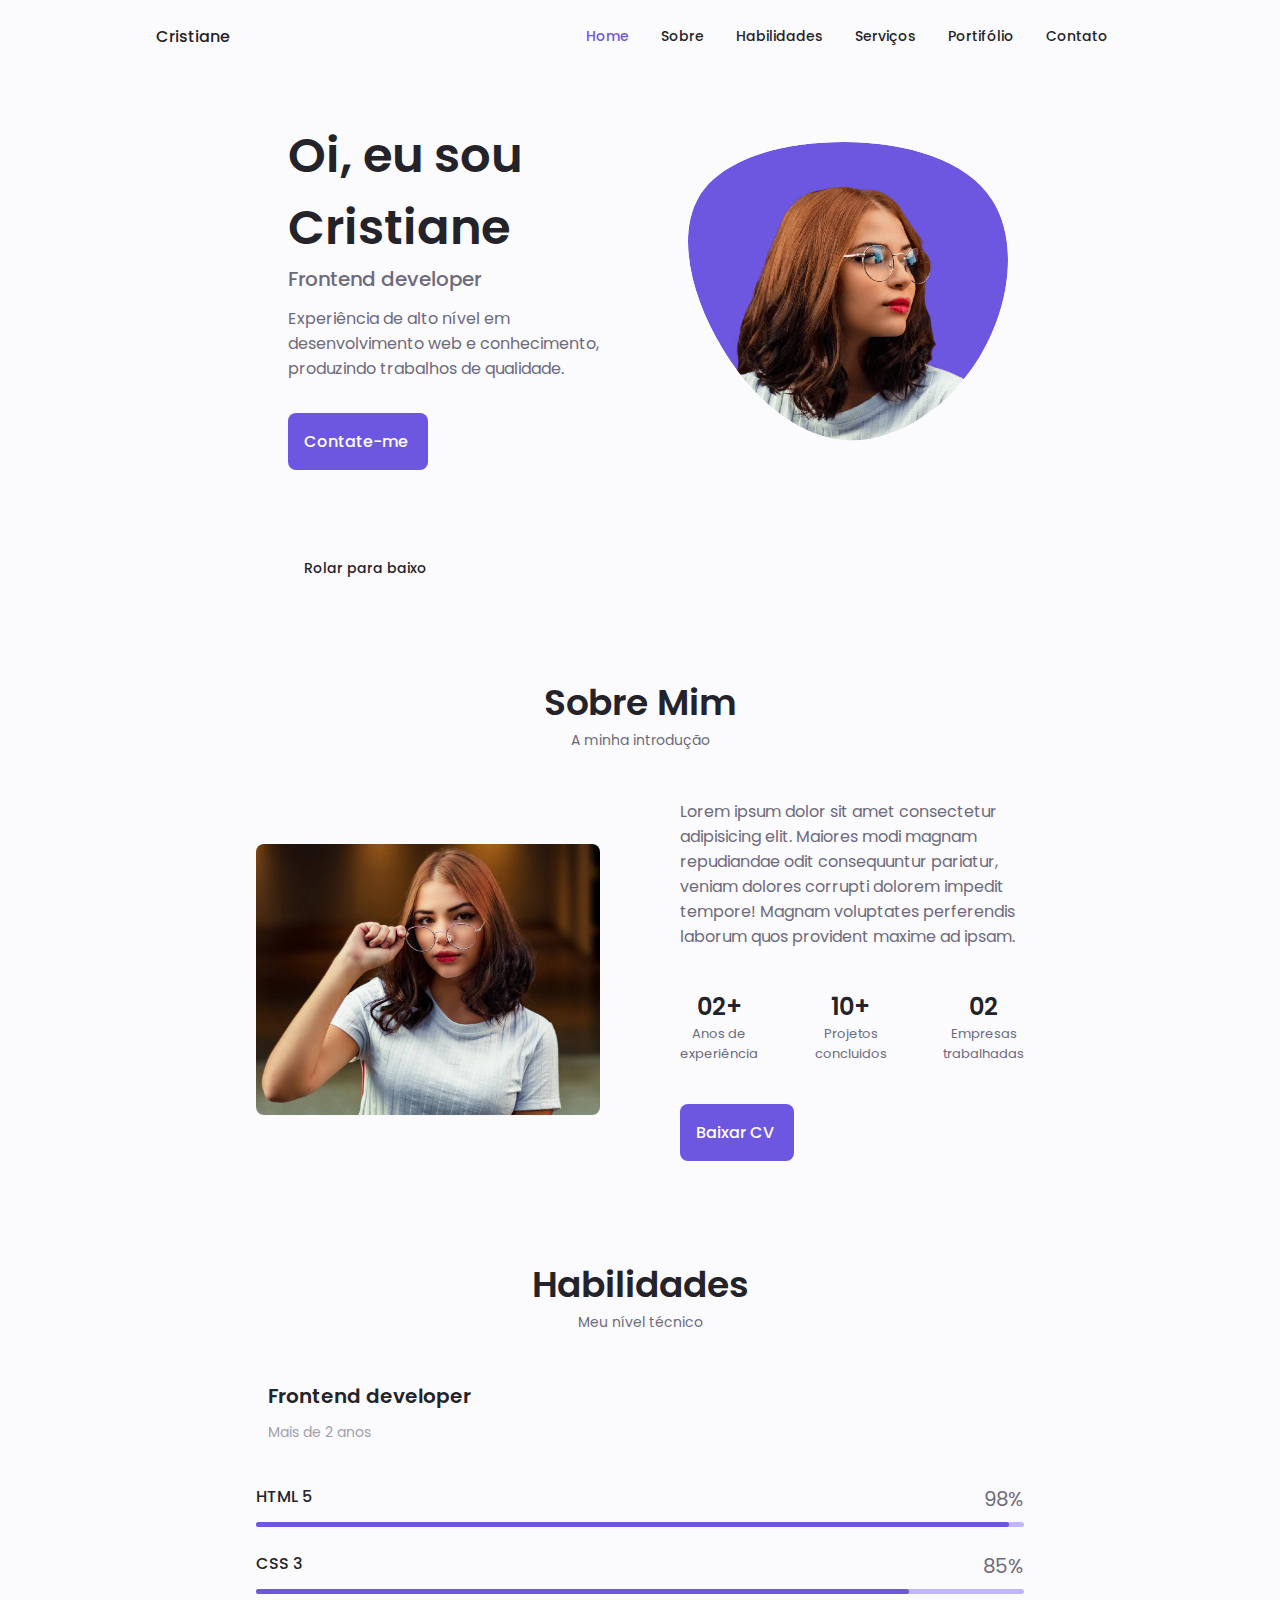
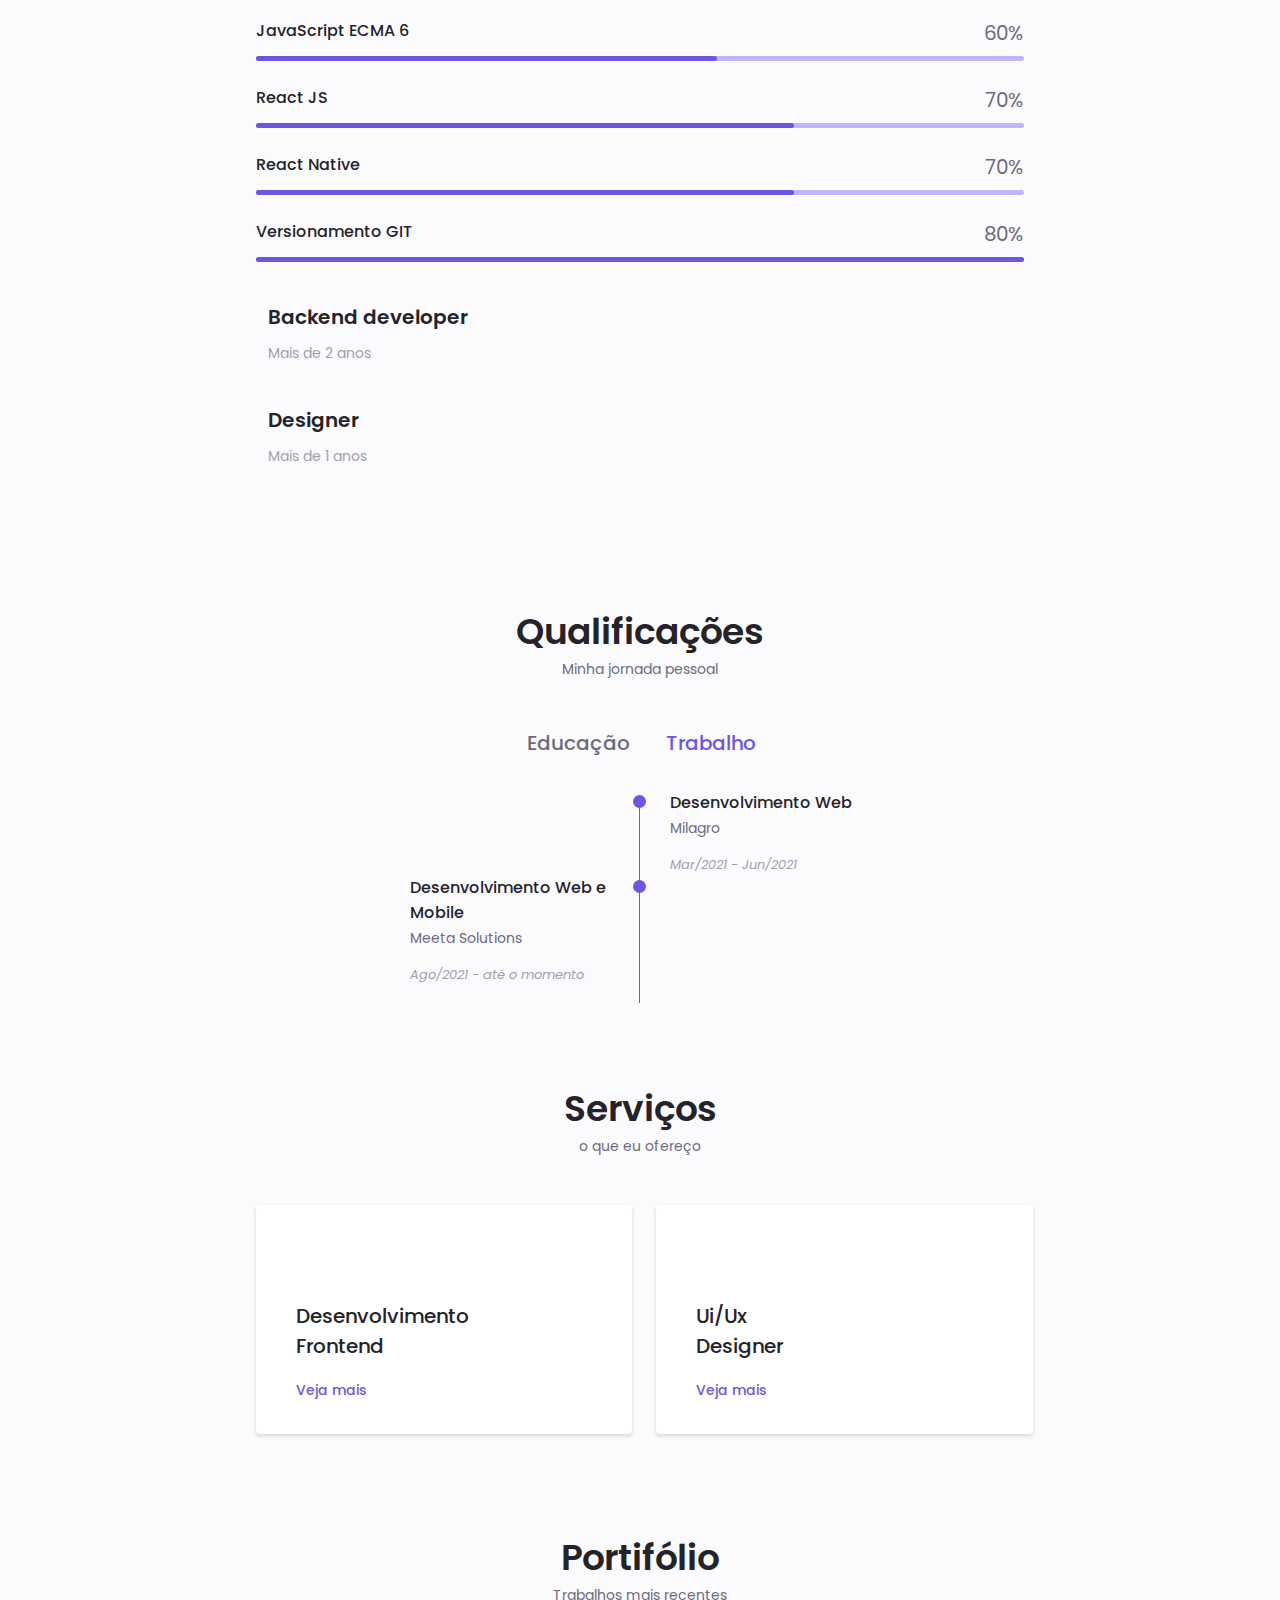
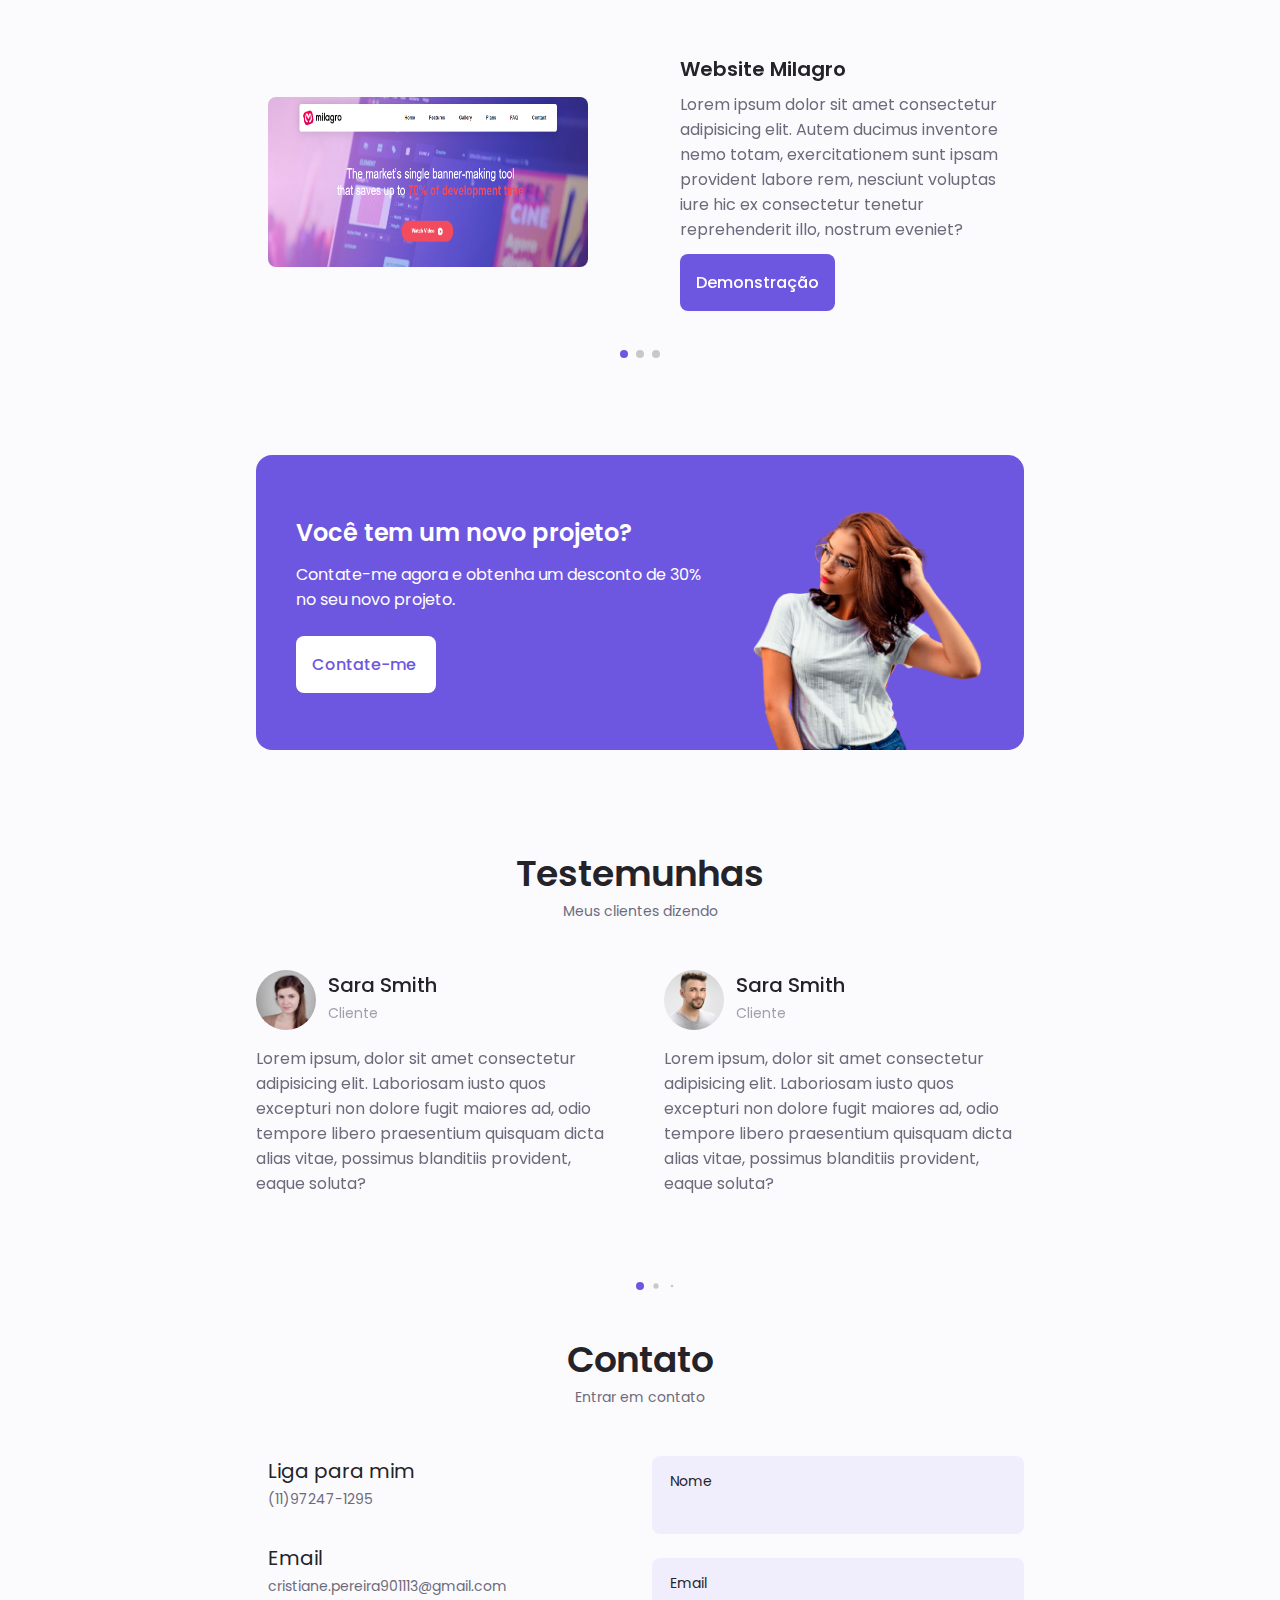
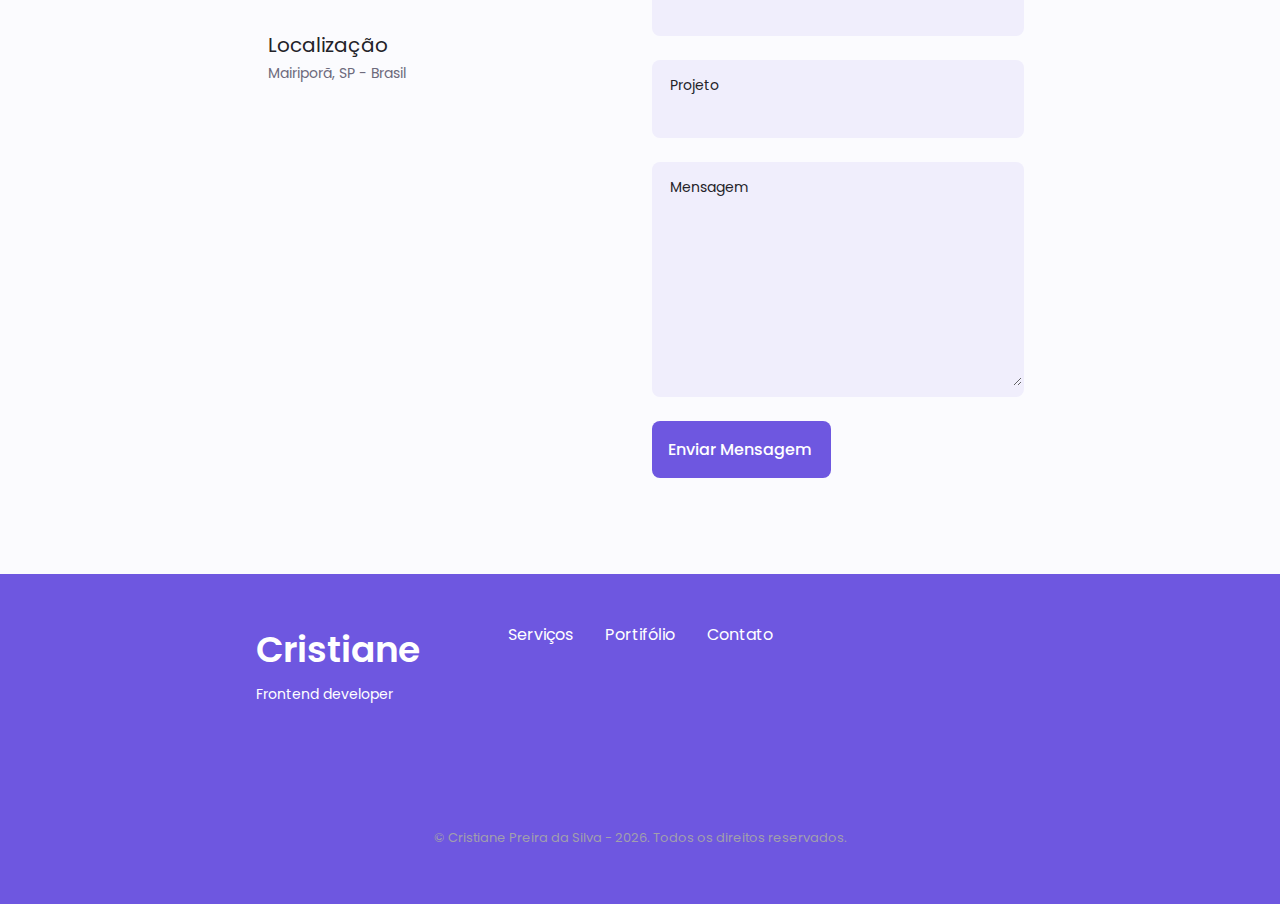
==== index.html @ 187d85f2 "My Portifolio" ====
<!DOCTYPE html>
<html lang="en">

<head>
    <meta charset="UTF-8" />
    <meta http-equiv="X-UA-Compatible" content="IE=edge" />
    <meta name="viewport" content="width=device-width, initial-scale=1.0" />

    <!--======================== UNICONS =============================-->
    <link rel="stylesheet" href="https://unicons.iconscout.com/release/v4.0.0/css/line.css" />

    <!--======================== SWIPER CSS =============================-->
    <link rel="stylesheet" href="./assets/css/swiper-bundle.mim.css" />

    <!--======================== CSS =============================-->
    <link rel="stylesheet" href="./assets/css/styles.css" />

    <title>Site Responsive</title>
</head>

<body>
    <!--======================== HEADER =============================-->
    <header class="header" id="header">
        <nav class="nav container">
            <a href="#" class="nav_logo">Cristiane</a>

            <div class="nav_menu" id="nav_menu">
                <ul class="nav_list grid">
                    <li class="nav_item">
                        <a href="#home" class="nav_link active-link">
                            <i class="uil uil-estate nav_icon"></i> Home
                        </a>
                    </li>
                    <li class="nav_item">
                        <a href="#about" class="nav_link">
                            <i class="uil uil-user nav_icon"></i> Sobre
                        </a>
                    </li>
                    <li class="nav_item">
                        <a href="#skills" class="nav_link">
                            <i class="uil uil-file-alt nav_icon"></i> Habilidades
                        </a>
                    </li>
                    <li class="nav_item">
                        <a href="#services" class="nav_link">
                            <i class="uil uil-briefcase-alt nav_icon"></i> Serviços
                        </a>
                    </li>
                    <li class="nav_item">
                        <a href="#portfolio" class="nav_link">
                            <i class="uil uil-scenery nav_icon"></i> Portifólio
                        </a>
                    </li>
                    <li class="nav_item">
                        <a href="#contact" class="nav_link">
                            <i class="uil uil-message nav_icon"></i> Contato
                        </a>
                    </li>
                </ul>
                <i class="uil uil-times nav_close" id="nav_close"></i>
            </div>

            <div class="nav_btns">
                <!-- Theme change buttom -->
                <i class="uil uil-moon change-theme" id="theme-button"></i>
                <div class="nav_toggle" id="nav_toggle">
                    <i class="uil uil-apps"></i>
                </div>
            </div>
        </nav>
    </header>

    <!--======================== MAIN =============================-->
    <main class="main">
        <!--==================== HOME ====================-->
        <section class="home section" id="home">
            <div class="home_container container grid">
                <div class="home_content grid">
                    <div class="home_social">
                        <a href="https://linkedin.com/in/cristiane-pereirasilva" class="home_social-icon"
                            target="_blank">
                            <i class="uil uil-linkedin-alt"></i>
                        </a>
                        <a href="https://github.com/Cristiane-Pereira" class="home_social-icon" target="_blank">
                            <i class="uil uil-github-alt"></i>
                        </a>
                        <a href="https://facebook.com/cristiane.pereira.526" class="home_social-icon" target="_blank">
                            <i class="uil uil-facebook-f"></i>
                        </a>
                        <a href="https://www.instagram.com/cristiane.pereira.526/" class="home_social-icon"
                            target="_blank">
                            <i class="uil uil-instagram"></i>
                        </a>
                    </div>

                    <div class="home_img">
                        <svg class="home_blob" viewBox="0 0 200 187" xmlns="http://www.w3.org/2000/svg"
                            xmlns:xlink="http://www.w3.org/1999/xlink">
                            <mask id="mask0" mask-type="alpha">
                                <path d="M190.312 36.4879C206.582 62.1187 201.309 102.826 182.328 134.186C163.346 165.547 
                    130.807 187.559 100.226 186.353C69.6454 185.297 41.0228 161.023 21.7403 129.362C2.45775 
                    97.8511 -7.48481 59.1033 6.67581 34.5279C20.9871 10.1032 59.7028 -0.149132 97.9666 
                    0.00163737C136.23 0.303176 174.193 10.857 190.312 36.4879Z" />
                            </mask>
                            <g mask="url(#mask0)">
                                <path d="M190.312 36.4879C206.582 62.1187 201.309 102.826 182.328 134.186C163.346 
                    165.547 130.807 187.559 100.226 186.353C69.6454 185.297 41.0228 161.023 21.7403 
                    129.362C2.45775 97.8511 -7.48481 59.1033 6.67581 34.5279C20.9871 10.1032 59.7028 
                    -0.149132 97.9666 0.00163737C136.23 0.303176 174.193 10.857 190.312 36.4879Z" />

                                <image class="home_blob-img" x="12" y="18" href="assets/img/perfil.png" />
                            </g>
                        </svg>
                    </div>

                    <div class="home_data">
                        <h1 class="home_title">Oi, eu sou Cristiane</h1>
                        <h3 class="home_subtitle">Frontend developer</h3>
                        <p class="home_description">
                            Experiência de alto nível em desenvolvimento web e conhecimento,
                            produzindo trabalhos de qualidade.
                        </p>
                        <a href="#contact" class="button button--flex">
                            Contate-me&nbsp;<i class="uil uil-message button_icon"></i>
                        </a>
                    </div>
                </div>

                <div class="home_scroll">
                    <a href="#about" class="home_scroll-button button--flex">
                        <i class="uil uil-mouse-alt home_scroll-mouse"></i>
                        <span class="home_scroll-name">Rolar para baixo</span>
                        <i class="uil uil-arrow-down home_scroll-arrow"></i>
                    </a>
                </div>
            </div>
        </section>

        <!--==================== ABOUT ====================-->
        <section class="about section" id="about">
            <h2 class="section_title">Sobre Mim</h2>
            <span class="section_subtitle">A minha introdução</span>
            <div class="about_container container grid">
                <img src="./assets/img/about.jpg" alt="" class="about_img" />

                <div class="about_data">
                    <p class="about_description">
                        Lorem ipsum dolor sit amet consectetur adipisicing elit. Maiores
                        modi magnam repudiandae odit consequuntur pariatur, veniam dolores
                        corrupti dolorem impedit tempore! Magnam voluptates perferendis
                        laborum quos provident maxime ad ipsam.
                    </p>
                    <div class="about_info">
                        <div>
                            <span class="about_info-title">02+</span>
                            <sppan class="about_info-name">Anos de <br />
                                experiência</sppan>
                        </div>

                        <div>
                            <span class="about_info-title">10+</span>
                            <sppan class="about_info-name">Projetos <br />
                                concluidos</sppan>
                        </div>

                        <div>
                            <span class="about_info-title">02</span>
                            <sppan class="about_info-name">Empresas <br />
                                trabalhadas</sppan>
                        </div>
                    </div>

                    <div class="about_buttons">
                        <a download="" href="./assets/pdf/" class="button button--flex"">
                         Baixar CV&nbsp;<i class=" uil uil-download-alt button_icon"></i>
                        </a>
                    </div>
                </div>
            </div>
        </section>

        <!--==================== SKILLS ====================-->
        <section class="skills section" id="skills">
            <h2 class="section_title">Habilidades</h2>
            <span class="section_subtitle">Meu nível técnico</span>

            <div class="skills_container container grid">
                <div>
                    <!--==================== SKILLS 1 ====================-->
                    <div class="skills_content skills_open">
                        <div class="skills_header">
                            <i class="uil uil-brackets-curly skills_icon"></i>

                            <div>
                                <h1 class="skills_title">Frontend developer</h1>
                                <span class="skills_subtitle">Mais de 2 anos</span>
                            </div>

                            <i class="uil uil-angle-down skills_arrow"></i>
                        </div>

                        <div class="skills_list grid">
                            <div class="skills_data">
                                <div class="skills_title">
                                    <h3 class="skills_name">HTML 5</h3>
                                    <span class="skills_number">98%</span>
                                </div>
                                <div class="skills_bar">
                                    <span class="skills_percentage skills_html"></span>
                                </div>
                            </div>
                            <div class="skills_data">
                                <div class="skills_title">
                                    <h3 class="skills_name">CSS 3</h3>
                                    <span class="skills_number">85%</span>
                                </div>
                                <div class="skills_bar">
                                    <span class="skills_percentage skills_css"></span>
                                </div>
                            </div>
                            <div class="skills_data">
                                <div class="skills_title">
                                    <h3 class="skills_name">JavaScript ECMA 6</h3>
                                    <span class="skills_number">60%</span>
                                </div>
                                <div class="skills_bar">
                                    <span class="skills_percentage skills_javascript"></span>
                                </div>
                            </div>
                            <div class="skills_data">
                                <div class="skills_title">
                                    <h3 class="skills_name">React JS</h3>
                                    <span class="skills_number">70%</span>
                                </div>
                                <div class="skills_bar">
                                    <span class="skills_percentage skills_reactjs"></span>
                                </div>
                            </div>
                            <div class="skills_data">
                                <div class="skills_title">
                                    <h3 class="skills_name">React Native</h3>
                                    <span class="skills_number">70%</span>
                                </div>
                                <div class="skills_bar">
                                    <span class="skills_percentage skills_react-native"></span>
                                </div>
                            </div>
                            <div class="skills_data">
                                <div class="skills_title">
                                    <h3 class="skills_name">Versionamento GIT</h3>
                                    <span class="skills_number">80%</span>
                                </div>
                                <div class="skills_bar">
                                    <span class="skills_percentage skills_versionamento"></span>
                                </div>
                            </div>
                        </div>
                    </div>

                    <!--==================== SKILLS 2 ====================-->
                    <div class="skills_content skills_close">
                        <div class="skills_header">
                            <i class="uil uil-server-network skills_icon"></i>

                            <div>
                                <h1 class="skills_title">Backend developer</h1>
                                <span class="skills_subtitle">Mais de 2 anos</span>
                            </div>
                            <i class="uil uil-angle-down skills_arrow"></i>
                        </div>

                        <div class="skills_list grid">
                            <div class="skills_data">
                                <div class="skills_title">
                                    <h3 class="skills_name">Node JS</h3>
                                    <span class="skills_number">70%</span>
                                </div>
                                <div class="skills_bar">
                                    <span class="skills_percentage skills_node"></span>
                                </div>
                            </div>
                            <div class="skills_data">
                                <div class="skills_title">
                                    <h3 class="skills_name">Python</h3>
                                    <span class="skills_number">40%</span>
                                </div>
                                <div class="skills_bar">
                                    <span class="skills_percentage skills_python"></span>
                                </div>
                            </div>
                        </div>
                    </div>

                    <!--==================== SKILLS 3 ====================-->
                    <div class="skills_content skills_close">
                        <div class="skills_header">
                            <i class="uil uil-swatchbook skills_icon"></i>

                            <div>
                                <h1 class="skills_title">Designer</h1>
                                <span class="skills_subtitle">Mais de 1 anos</span>
                            </div>
                            <i class="uil uil-angle-down skills_arrow"></i>
                        </div>

                        <div class="skills_list grid">
                            <div class="skills_data">
                                <div class="skills_title">
                                    <h3 class="skills_name">Photoshop</h3>
                                    <span class="skills_number">60%</span>
                                </div>
                                <div class="skills_bar">
                                    <span class="skills_percentage skills_photoshop"></span>
                                </div>
                            </div>
                            <div class="skills_data">
                                <div class="skills_title">
                                    <h3 class="skills_name">Figma</h3>
                                    <span class="skills_number">50%</span>
                                </div>
                                <div class="skills_bar">
                                    <span class="skills_percentage skills_figma"></span>
                                </div>
                            </div>
                        </div>
                    </div>
                </div>
        </section>

        <!--==================== QUALIFICATION ====================-->
        <section class="qualification section">
            <h2 class="section_title">Qualificações</h2>
            <span class="section_subtitle">Minha jornada pessoal</span>

            <div class="qualification_container qualification_sections container">
                <div class="qualification_tabs">
                    <div class="qualification_button button--flex" data-target="#education">
                        <i class="uil uil-graduation-cap qualification_icon"></i>
                        Educação
                    </div>

                    <div class="qualification_button button--flex qualification_active" data-target="#work">
                        <i class="uil uil-briefcase-alt qualification_icon"></i>
                        Trabalho
                    </div>
                </div>
                <div>
                    <!--==================== QUALIFICATION CONTENT 1 ====================-->
                    <div class="qualification_content" data-content id="education">
                        <!--==================== QUALIFICATION 1====================-->
                        <div class="qualification_data">
                            <div>
                                <h3 class="qualification_title">Desenvolvimento FullStack</h3>
                                <span class="qualification_subtitle">Recode</span>
                                <div class="qualification_calendar">
                                    <i class="uil uil-calendar-alt">2020 - 2021</i>
                                </div>
                            </div>

                            <div>
                                <span class="qualification_rounder"></span>
                                <span class="qualification_line"></span>
                            </div>
                        </div>
                    </div>
                    <!--==================== QUALIFICATION CONTENT 2 ====================-->
                    <div class="qualification_content qualification_active" data-content id="work">
                        <!--==================== QUALIFICATION 1====================-->
                        <div class="qualification_data">
                            <div></div>

                            <div>
                                <span class="qualification_rounder"></span>
                                <span class="qualification_line"></span>
                            </div>
                            <div>
                                <h3 class="qualification_title">Desenvolvimento Web</h3>
                                <span class="qualification_subtitle">Milagro</span>
                                <div class="qualification_calendar">
                                    <i class="uil uil-calendar-alt">Mar/2021 - Jun/2021</i>
                                </div>
                            </div>
                        </div>
                        <!--==================== QUALIFICATION 2====================-->
                        <div class="qualification_data">
                            <div>
                                <h3 class="qualification_title">Desenvolvimento Web e Mobile</h3>
                                <span class="qualification_subtitle">Meeta Solutions</span>
                                <div class="qualification_calendar">
                                    <i class="uil uil-calendar-alt">Ago/2021 - até o momento</i>
                                </div>
                            </div>

                            <div>
                                <span class="qualification_rounder"></span>
                                <span class="qualification_line"></span>
                            </div>
                        </div>
                    </div>
                </div>
        </section>

        <!--==================== SERVICES ====================-->
        <section class="services section" id="services">
            <h2 class="section_title">Serviços</h2>
            <span class="section_subtitle">o que eu ofereço</span>

            <div class="servives_container container grid">
                <!--==================== SERVICES 1 ====================-->
                <div class="services_content">
                    <div>
                        <i class="uil uil-arrow services_icon"></i>
                        <h3 class="services_title">Desenvolvimento<br> Frontend</h3>
                    </div>

                    <span class="button button--flex button--small button--link services_button">
                        Veja mais <i class="uil uil-arrow-right button_icon"></i>
                    </span>

                    <div class="services_modal">
                        <div class="services_modal-content">
                            <h4 class="services_modal-title">Desenvolvimento<br> Frontend</h4>
                            <i class="uil uil-times services_modal-close"></i>

                            <ul class="services_modal-services grid">
                                <li class="services_modal-service">
                                    <i class="uil uil-check-circle services_modal-icon"></i>
                                    <p>Desenvolo projetos do absoluto zero.</p>
                                </li>
                                <li class="services_modal-service">
                                    <i class="uil uil-check-circle services_modal-icon"></i>
                                    <p>Desenvolvo páginas web.</p>
                                </li>
                                <li class="services_modal-service">
                                    <i class="uil uil-check-circle services_modal-icon"></i>
                                    <p>Faço manutenções em sites e projetos já existentes da empresa.</p>
                                </li>
                                <li class="services_modal-service">
                                    <i class="uil uil-check-circle services_modal-icon"></i>
                                    <p>Desenvolvo aplicativos mobile.</p>
                                </li>
                            </ul>
                        </div>
                    </div>
                </div>

                <!--==================== SERVICES 2 ====================-->
                <div class="services_content">
                    <div>
                        <i class="uil uil-web-grid services_icon"></i>
                        <h3 class="services_title">Ui/Ux <br> Designer</h3>
                    </div>

                    <span class="button button--flex button--small button--link services_button">
                        Veja mais <i class="uil uil-arrow-right button_icon"></i>
                    </span>

                    <div class="services_modal">
                        <div class="services_modal-content">
                            <h4 class="services_modal-title">Ui/Ux <br> Designer</h4>
                            <i class="uil uil-times services_modal-close"></i>

                            <ul class="services_modal-services grid">
                                <li class="services_modal-service">
                                    <i class="uil uil-check-circle services_modal-icon"></i>
                                    <p>Eu desenvolvo a interface do usuário.</p>
                                </li>
                                <li class="services_modal-service">
                                    <i class="uil uil-check-circle services_modal-icon"></i>
                                    <p>Desenvolvo páginas web.</p>
                                </li>
                                <li class="services_modal-service">
                                    <i class="uil uil-check-circle services_modal-icon"></i>
                                    <p>Faço manutenções em sites e projetos já existentes da empresa.</p>
                                </li>
                                <li class="services_modal-service">
                                    <i class="uil uil-check-circle services_modal-icon"></i>
                                    <p>Eu crio elementos Ux interativos.</p>
                                </li>
                            </ul>
                        </div>
                    </div>
                </div>
            </div>
        </section>

        <!--==================== PORTFOLIO ====================-->
        <section class="portfolio section" id="portfolio">
            <h2 class="section_title">Portifólio</h2>
            <span class="section_subtitle">Trabalhos mais recentes</span>

            <div class="portfolio_container swiper-container container swiper mySwiper">
                <div class="swiper-wrapper">
                    <!--==================== PORTFOLIO 1====================-->
                    <div class="portfolio_content grid swiper-slide">
                        <img src="./assets/img/portifolio_milagro.png" alt="" class="portfolio_img">
                        <div class="portfolio_data">
                            <h3 class="portfolio_title">Website Milagro</h3>
                            <p class="portfolio_description">
                                Lorem ipsum dolor sit amet consectetur adipisicing elit. Autem ducimus inventore nemo
                                totam, exercitationem sunt ipsam provident labore rem, nesciunt voluptas iure hic ex
                                consectetur tenetur reprehenderit illo, nostrum eveniet?
                            </p>
                            <a href="https://milagro.cc/" class="button button--flex button--small portfolio_button"
                                target="_blank">
                                Demonstração <i class="uil uil-arrow-right button_icon"></i>
                            </a>
                        </div>
                    </div>

                    <!--==================== PORTFOLIO 2 ====================-->
                    <div class="portfolio_content grid swiper-slide">
                        <img src="./assets/img/background-previneo.png" alt="" class="portfolio_img">
                        <div class="portfolio_data">
                            <h3 class="portfolio_title">Website PreviNEO</h3>
                            <p class="portfolio_description">
                                Lorem ipsum dolor sit amet consectetur adipisicing elit. Autem ducimus inventore nemo
                                totam, exercitationem sunt ipsam provident labore rem, nesciunt voluptas iure hic ex
                                consectetur tenetur reprehenderit illo, nostrum eveniet?
                            </p>
                            <a href="https://previneo-site-homolog.azurewebsites.net/"
                                class="button button--flex button--small portfolio_button" target="_blank">
                                Demonstração <i class="uil uil-arrow-right button_icon"></i>
                            </a>
                        </div>
                    </div>

                    <!--==================== PORTFOLIO 3 ====================-->
                    <div class="portfolio_content grid swiper-slide">
                        <img src="./assets/img/dashboard.png" alt="" class="portfolio_img">
                        <div class="portfolio_data">
                            <h3 class="portfolio_title">Sistema PreviNEO</h3>
                            <p class="portfolio_description">
                                Lorem ipsum dolor sit amet consectetur adipisicing elit. Autem ducimus inventore nemo
                                totam, exercitationem sunt ipsam provident labore rem, nesciunt voluptas iure hic ex
                                consectetur tenetur reprehenderit illo, nostrum eveniet?
                            </p>
                            <a href="https://sistema.previneo.com.br/app/"
                                class="button button--flex button--small portfolio_button" target="_blank">
                                Demonstração <i class="uil uil-arrow-right button_icon"></i>
                            </a>
                        </div>
                    </div>
                </div>
                <!-- Add Arrows -->
                <div class="swiper-button-next">
                    <i class="uil uil-angle-right-b swiper-portfolio-icon"></i>
                </div>
                <div class="swiper-button-prev">
                    <i class="uil uil-angle-left-b swiper-portfolio-icon"></i>
                </div>
                <!-- Add Pagunation -->
                <div class="swiper-pagination"></div>
            </div>

        </section>

        <!--==================== PROJECT IN MIND ====================-->
        <section class="project section">
            <div class="project_bg">
                <div class="project_container container grid">
                    <div class="project_data">
                        <h2 class="project_title">Você tem um novo projeto?</h2>
                        <p class="project_description">Contate-me agora e obtenha um desconto de 30% no seu novo
                            projeto.</p>
                        <a href="#contact" class="button button--flex button--white">
                            Contate-me&nbsp;<i class="uil uil-message project-icon button-icon"></i>
                        </a>
                    </div>
                    <img src="./assets/img/project.png" alt="" class="project_img">
                </div>
            </div>
        </section>

        <!--==================== TESTIMONIAL ====================-->
        <section class="testimonial section">
            <h2 class="section_title">Testemunhas</h2>
            <span class="section_subtitle">Meus clientes dizendo</span>

            <div class="testimonial_container swiper-container container swiper mySwiper">
                <div class="swiper-wrapper">
                    <!--==================== TESTIMONIAL 1 ====================-->
                    <div class="testimonial_content swiper-slide">
                        <div class="testimonial_data">
                            <div class="testimonial_header">
                                <img src="./assets/img/testimonial1.jpg" alt="" class="testimonial_img">
                                <di>
                                    <h3 class="testimonial_name">Sara Smith</h3>
                                    <span class="testimonial_client">Cliente</span>
                                </di>
                            </div>

                            <div>
                                <i class="uil uil-star testimonial_icon-star"></i>
                                <i class="uil uil-star testimonial_icon-star"></i>
                                <i class="uil uil-star testimonial_icon-star"></i>
                                <i class="uil uil-star testimonial_icon-star"></i>
                                <i class="uil uil-star testimonial_icon-star"></i>
                            </div>
                        </div>
                        <p class="testimonial_description">
                            Lorem ipsum, dolor sit amet consectetur adipisicing elit. Laboriosam iusto quos
                            excepturi non dolore fugit maiores ad, odio tempore libero praesentium quisquam
                            dicta alias vitae, possimus blanditiis provident, eaque soluta?
                        </p>
                    </div>

                    <!--==================== TESTIMONIAL 2 ====================-->
                    <div class="testimonial_content swiper-slide">
                        <div class="testimonial_data">
                            <div class="testimonial_header">
                                <img src="./assets/img/testimonial2.jpg" alt="" class="testimonial_img">
                                <di>
                                    <h3 class="testimonial_name">Sara Smith</h3>
                                    <span class="testimonial_client">Cliente</span>
                                </di>
                            </div>

                            <div>
                                <i class="uil uil-star testimonial_icon-star"></i>
                                <i class="uil uil-star testimonial_icon-star"></i>
                                <i class="uil uil-star testimonial_icon-star"></i>
                                <i class="uil uil-star testimonial_icon-star"></i>
                                <i class="uil uil-star testimonial_icon-star"></i>
                            </div>
                        </div>
                        <p class="testimonial_description">
                            Lorem ipsum, dolor sit amet consectetur adipisicing elit. Laboriosam iusto quos
                            excepturi non dolore fugit maiores ad, odio tempore libero praesentium quisquam
                            dicta alias vitae, possimus blanditiis provident, eaque soluta?
                        </p>
                    </div>

                    <!--==================== TESTIMONIAL 3 ====================-->
                    <div class="testimonial_content swiper-slide">
                        <div class="testimonial_data">
                            <div class="testimonial_header">
                                <img src="./assets/img/testimonial3.jpg" alt="" class="testimonial_img">
                                <di>
                                    <h3 class="testimonial_name">Sara Smith</h3>
                                    <span class="testimonial_client">Cliente</span>
                                </di>
                            </div>

                            <div>
                                <i class="uil uil-star testimonial_icon-star"></i>
                                <i class="uil uil-star testimonial_icon-star"></i>
                                <i class="uil uil-star testimonial_icon-star"></i>
                                <i class="uil uil-star testimonial_icon-star"></i>
                                <i class="uil uil-star testimonial_icon-star"></i>
                            </div>
                        </div>
                        <p class="testimonial_description">
                            Lorem ipsum, dolor sit amet consectetur adipisicing elit. Laboriosam iusto quos
                            excepturi non dolore fugit maiores ad, odio tempore libero praesentium quisquam
                            dicta alias vitae, possimus blanditiis provident, eaque soluta?
                        </p>
                    </div>
                </div>
                <!-- Add Paginação -->
                <div class="swiper-pagination"></div>
            </div>
        </section>

        <!--==================== CONTACT ME ====================-->
        <section class="contact section" id="contact">
            <h2 class="section_title">Contato</h2>
            <span class="section_subtitle">Entrar em contato</span>

            <div class="contact_container container grid">
                <div>
                    <div class="contact_information">
                        <i class="uil uil-phone contact_icon"></i>
                        <div>
                            <h3 class="contact_title">Liga para mim</h3>
                            <span class="contact_subtitle">(11)97247-1295</span>
                        </div>
                    </div>

                    <div class="contact_information">
                        <i class="uil uil-envelope contact_icon"></i>
                        <div>
                            <h3 class="contact_title">Email</h3>
                            <span class="contact_subtitle">cristiane.pereira901113@gmail.com</span>
                        </div>
                    </div>

                    <div class="contact_information">
                        <i class="uil uil-map-marker contact_icon"></i>
                        <div>
                            <h3 class="contact_title">Localização</h3>
                            <span class="contact_subtitle">Mairiporã, SP - Brasil</span>
                        </div>
                    </div>
                </div>

                <form action="POST" class="contact_from grip">
                    <div class="contact_inputs grid">
                        <div class="contact_content">
                            <label for="" class="contact_label">Nome</label>
                            <input type="text" class="contact_input" required>
                        </div>

                        <div class="contact_content">
                            <label for="" class="contact_label">Email</label>
                            <input type="email" class="contact_input" required>
                        </div>

                        <div class="contact_content">
                            <label for="" class="contact_label">Projeto</label>
                            <input type="text" class="contact_input" required>
                        </div>

                        <div class="contact_content">
                            <label for="" class="contact_label">Mensagem</label>
                            <textarea name="" id="" cols="0" rows="7" class="contact_input" required></textarea>
                        </div>

                        <div>
                            <a href="#" class="button button--flex">
                                Enviar Mensagem&nbsp;<i class="uil uil-message button_icon"></i>
                            </a>
                        </div>
                    </div>
                </form>
            </div>
        </section>
    </main>

    <!--======================== FOOTER =============================-->
    <footer class="footer">
        <div class="footer_bg">
            <div class="footer_container container grid">
                <div>
                    <h1 class="footer_title">Cristiane</h1>
                    <span class="footer_subtitle">Frontend developer</span>
                    <p><br><br></p>
                </div>
                <div>
                    <ul class="footer_link">
                        <li>
                            <a href="#services" class="footer_link">Serviços</a>
                        </li>
                        <li>
                            <a href="#portfolio" class="footer_link">Portifólio</a>
                        </li>
                        <li>
                            <a href="#contact" class="footer_link">Contato</a>
                        </li>
                    </ul>
                </div>

                <div class="footer_socials">
                    <a href="https://facebook.com/cristiane.pereira.526" class="footer_social" target="_blank">
                        <i class="uil uil-facebook-f"></i>
                    </a>
                    <a href="https://www.instagram.com/cristiane.pereira.526/" class="footer_social" target="_brank">
                        <i class="uil uil-instagram"></i>
                    </a>
                    <a href="https://linkedin.com/in/cristiane-pereirasilva" class="footer_social" target="_blank">
                        <i class="uil uil-linkedin-alt"></i>
                    </a>
                    <a href="https://github.com/Cristiane-Pereira" class="footer_social" target="_blank">
                        <i class="uil uil-github-alt"></i>
                    </a>
                </div>

            </div>
            <p class="footer_copy"></p>
        </div>
        </div>
    </footer>

    <!--======================== SCROLL TOP =============================-->
    <a href="#" class="scrollup" id="scroll-up">
        <i class="uil uil-arrow-up scrollup_icon"></i>
    </a>

    <!--======================== SWIPER JS =============================-->
    <script src="./assets/js/swiper-bundle.min.js"></script>

    <!--======================== MAIN JS =============================-->
    <script src="./assets/js/main.js"></script>
</body>

</html>
---- assets/css/styles.css ----
/*==================== GOOGLE FONTS ====================*/
@import url("https://fonts.googleapis.com/css2?family=Poppins:wght@400;500;600&display=swap");

/*==================== VARIABLES CSS ====================*/
:root {
  --header-height: 3rem;

  /*========== Colors ==========*/
  /* Change favorite color */
  --hue-color: 250; /*Purple 250 - Green 142 - Blue 230 - Pink 340*/

  /* HSL color mode */
  --first-color: hsl(var(--hue-color), 69%, 61%);
  --first-color-second: hsl(var(--hue-color), 69%, 61%);
  --first-color-alt: hsl(var(--hue-color), 57%, 53%);
  --first-color-lighter: hsl(var(--hue-color), 92%, 85%);
  --title-color: hsl(var(--hue-color), 8%, 15%);
  --text-color: hsl(var(--hue-color), 8%, 45%);
  --text-color-light: hsl(var(--hue-color), 8%, 65%);
  --input-color: hsl(var(--hue-color), 70%, 96%);
  --body-color: hsl(var(--hue-color), 60%, 99%);
  --container-color: #fff;
  --scroll-bar-color: hsl(var(--hue-color), 12%, 90%);
  --scroll-thumb-color: hsl(var(--hue-color), 12%, 80%);

  /*========== Font and typography ==========*/
  --body-font: "Poppins", sans-serif;

  /* .5rem = 8px, 1rem = 16px, 1.5rem = 24px ... */
  --big-font-size: 2rem;
  --h1-font-size: 1.5rem;
  --h2-font-size: 1.25rem;
  --h3-font-size: 1.125rem;
  --normal-font-size: 0.938rem;
  --small-font-size: 0.813rem;
  --smaller-font-size: 0.75rem;

  /*========== Font weight ==========*/
  --font-medium: 500;
  --font-semi-bold: 600;

  /*========== Margenes Bottom ==========*/
  /* .25rem = 4px, .5rem = 8px, .75rem = 12px ... */
  --mb-0-25: 0.25rem;
  --mb-0-5: 0.5rem;
  --mb-0-75: 0.75rem;
  --mb-1: 1rem;
  --mb-1-5: 1.5rem;
  --mb-2: 2rem;
  --mb-2-5: 2.5rem;
  --mb-3: 3rem;

  /*========== z index ==========*/
  --z-tooltip: 10;
  --z-fixed: 100;
  --z-modal: 1000;
}

/* Font size for large devices */
@media screen and (min-width: 968px) {
  :root {
    --big-font-size: 3rem;
    --h1-font-size: 2.25rem;
    --h2-font-size: 1.5rem;
    --h3-font-size: 1.25rem;
    --normal-font-size: 1rem;
    --small-font-size: 0.875rem;
    --smaller-font-size: 0.813rem;
  }
}

/*========== Variables Dark theme ==========*/
body.dark-theme {
  /* HSL color mode */
  --first-color-second: hsl(var(--hue-color), 30%, 8%);
  --title-color: hsl(var(--hue-color), 8%, 95%);
  --text-color: hsl(var(--hue-color), 8%, 75%);
  --input-color: hsl(var(--hue-color), 29%, 16%);
  --body-color: hsl(var(--hue-color), 28%, 12%);
  --container-color: hslvar((--hue-color), 29%, 16%);
  --scroll-bar-color: hsl(var(--hue-color), 12%, 48%);
  --scroll-thumb-color: hsl(var(--hue-color), 12%, 36%);
}

/*========== Button Dark/Light ==========*/
.nav_btns {
  display: flex;
  align-items: center;
}
.change-theme {
  font-size: 1.25rem;
  color: var(--title-color);
  margin-right: var(--mb-1);
  cursor: pointer;
}
.change-theme:hover {
  color: var(--first-color);
}

/*==================== BASE ====================*/
* {
  box-sizing: border-box;
  padding: 0;
  margin: 0;
}

html {
  scroll-behavior: smooth;
}

body {
  margin: 0 0 var(--header-height) 0;
  font-family: var(--body-font);
  font-size: var(--normal-font-size);
  background-color: var(--body-color);
  color: var(--text-color);
}

h1,
h2,
h3,
h4 {
  color: var(--title-color);
  font-weight: var(--font-semi-bold);
}

ul {
  list-style: none;
}

a {
  text-decoration: none;
}

img {
  max-width: 100%;
  height: auto;
}

/*==================== REUSABLE CSS CLASSES ====================*/
.section {
  padding: 2rem 0 4rem;
}

.section_title {
  font-size: var(--h1-font-size);
  color: var(--title-color);
}

.section_subtitle {
  display: block;
  font-size: var(--small-font-size);
  margin-bottom: var(--mb-3);
}

.section_title,
.section_subtitle {
  text-align: center;
}

/*==================== LAYOUT ====================*/
.container {
  max-width: 768px;
  margin-left: var(--mb-1-5);
  margin-right: var(--mb-1-5);
}

.grid {
  display: grid;
  gap: 1.5rem;
}

.header {
  width: 100%;
  position: fixed;
  bottom: 0;
  left: 0;
  z-index: var(--z-fixed);
  background-color: var(--body-color);
}

/*==================== NAV ====================*/
.nav {
  max-width: 968px;
  height: var(--header-height);
  display: flex;
  justify-content: space-between;
  align-items: center;
}
.nav_logo,
.nav_toggle {
  color: var(--title-color);
  font-weight: var(--font-medium);
}
.nav_logo:hover {
  color: var(--first-color);
}
.nav_toggle {
  font-size: 1.1rem;
  cursor: pointer;
}
.nav_toggle:hover {
  color: var(--first-color);
}

@media screen and (max-width: 767px) {
  .nav_menu {
    position: fixed;
    bottom: -100%;
    left: 0;
    width: 100%;
    background-color: var(--body-color);
    padding: 2rem 1.5rem 4rem;
    box-shadow: 0 -1px 4px rgba(0, 0, 0, 0.15);
    border-radius: 1.5rem 1.5rem 0 0;
    transition: 0.3s;
  }
}
.nav_list {
  grid-template-columns: repeat(3, 1fr);
  gap: 2rem;
}
.nav_link {
  display: flex;
  flex-direction: column;
  align-items: center;
  font-size: var(--small-font-size);
  color: var(--title-color);
  font-weight: var(--font-medium);
}
.nav_link:hover {
  color: var(--first-color);
}
.nav_icon {
  font-size: 1.2rem;
}
.nav_close {
  position: absolute;
  right: 1.3rem;
  bottom: 0.5rem;
  font-size: 1.5rem;
  cursor: pointer;
  color: var(--first-color);
}
.nav_close:hover {
  color: var(--first-color-alt);
}
/* show menu */
.show-menu {
  bottom: 0;
}

/* Active link */
.active-link {
  color: var(--first-color);
}

/* Change background header */
.scroll_header {
  box-shadow: 0 -1px 4px rgba(0, 0, 0, 0.15);
}

/*==================== HOME ====================*/
.home_container {
  gap: 1rem;
}
.home_content {
  grid-template-columns: 0.5fr 3fr;
  padding-top: 3.5rem;
  align-items: center;
}
.home_social {
  display: grid;
  grid-template-columns: max-content;
  row-gap: 1rem;
}
.home_social-icon {
  font-size: 1.25rem;
  color: var(--first-color);
}
.home_social-icon:hover {
  color: var(--first-color-alt);
}
.home_blob {
  width: 200px;
  fill: var(--first-color);
}
.home_blob-img {
  width: 170px;
}
.home_data {
  grid-column: 1/3;
}
.home_title {
  font-size: var(--big-font-size);
}
.home_subtitle {
  font-size: var(--h3-font-size);
  color: var(--text-color);
  font-weight: var(--font-medium);
  margin-bottom: var(--mb-0-75);
}
.home_description {
  margin-bottom: var(--mb-2);
}
.home_scroll {
  /* display: none; */
}
.home_scroll-buttom {
  color: var(--first-color);
  transition: 0.3s;
}
.home_scroll-buttom:hover {
  transform: translateY(0.25rem);
}
.home_scroll-mouse {
  font-size: 2rem;
}
.home_scroll-name {
  font-size: var(--small-font-size);
  color: var(--title-color);
  font-weight: var(--font-medium);
  margin-right: var(--mb-0-25);
}
.home_scroll-arrow {
  font-size: 1.25rem;
}

/*==================== BUTTONS ====================*/
.button {
  display: inline-block;
  background-color: var(--first-color);
  color: #fff;
  padding: 1rem;
  border-radius: 0.5rem;
  font-weight: var(--font-medium);
}
.button:hover {
  background-color: var(--first-color-alt);
}
.buttom_icon {
  font-size: 1.25rem;
  margin-left: var(--mb-0-5);
  transition: 0.3s;
}
.button--flex {
  display: inline-flex;
  align-items: center;
}
.button-small {
  padding: 0.75rem 1rem;
}
.button--link {
  padding: 0;
  background-color: transparent;
  color: var(--first-color);
}
.button--link:hover {
  background-color: transparent;
  color: var(--first-color-alt);
}
.button--white {
  background-color: #fff;
  color: var(--first-color);
}
.button--white:hover {
  background-color: #fff;
}

/*==================== ABOUT ====================*/
.about_img {
  width: 200px;
  border-radius: 0.5rem;
  justify-self: center;
  align-self: center;
}
.about_description {
  text-align: center;
  margin-bottom: var(--mb-2-5);
}
.about_info {
  display: flex;
  justify-content: space-evenly;
  margin-bottom: var(--mb-2-5);
}
.about_info-title {
  font-size: var(--h2-font-size);
  font-weight: var(--font-semi-bold);
  color: var(--title-color);
}
.about_info-name {
  font-size: var(--smaller-font-size);
}
.about_info-title,
.about_info-name {
  display: block;
  text-align: center;
}
.about_buttons {
  display: flex;
  justify-content: center;
}

/*==================== SKILLS ====================*/
.skills_container {
  row-gap: 0;
}
.skills_header {
  display: flex;
  align-items: center;
  margin-bottom: var(--mb-2-5);
  cursor: pointer;
}
.skills_icon,
.skills_arrow {
  font-size: 2rem;
  color: var(--first-color);
}
.skills_icon {
  margin-right: var(--mb-0-75);
}
.skills_title {
  font-size: var(--h3-font-size);
}
.skills_subtitle {
  font-size: var(--small-font-size);
  color: var(--text-color-light);
}
.skills_arrow {
  margin-left: auto;
  transition: 0.4s;
}
.skills_title {
  display: flex;
  justify-content: space-between;
  margin-bottom: var(--mb-0-5);
}
.skills_name {
  font-size: var(--normal-font-size);
  font-weight: var(--font-medium);
}
.skills_bar,
.skills_percentage {
  height: 5px;
  border-radius: 0.25rem;
}
.skills_bar {
  background-color: var(--first-color-lighter);
}
.skills_percentage {
  display: block;
  background-color: var(--first-color);
}
.skills_html {
  width: 98%;
}
.skills_css {
  width: 85%;
}
.skills_javascript {
  width: 60%;
}
.skills_reactjs {
  width: 70%;
}
.skills_react-native {
  width: 70%;
}
.skills_vercionamento {
  width: 80%;
}
.skills_node {
  width: 70%;
}
.skills_vercionamento {
  width: 80%;
}
.skills_python {
  width: 40%;
}
.skills_photoshop {
  width: 60%;
}
.skills_figma {
  width: 50%;
}
.skills_close .skills_list {
  height: 0;
  overflow: hidden;
}
.skills_open .skills_list {
  height: max-content;
  margin-bottom: var(--mb-2-5);
}
.skills_open .skills_arrow {
  transform: rotate(-180deg);
}

/*==================== QUALIFICATION ====================*/
.qualification_tabs {
  display: flex;
  justify-content: space-between;
  margin-bottom: var(--mb-2);
}
.qualification_button {
  font-size: var(--h3-font-size);
  font-weight: var(--font-medium);
  cursor: pointer;
}
.qualification_button :hover {
  color: var(--first-color);
}
.qualification_icon {
  font-size: 1.8rem;
  margin-right: var(--mb-0-25);
}
.qualification_data {
  display: grid;
  grid-template-columns: 1fr max-content 1fr;
  column-gap: 1.5rem;
}
.qualification_title {
  font-size: var(--normal-font-size);
  font-weight: var(--font-medium);
}
.qualification_subtitle {
  display: inline-block;
  font-size: var(--small-font-size);
  margin-bottom: var(--mb-1);
}
.qualification_calendar {
  font-size: var(--smaller-font-size);
  color: var(--text-color-light);
}
.qualification_rounder {
  display: inline-block;
  width: 13px;
  height: 13px;
  background-color: var(--first-color);
  border-radius: 50%;
}
.qualification_line {
  display: block;
  width: 1px;
  height: 100%;
  background-color: var(--first-color);
  transform: translate(6px, -7px);
}
.qualification [data-content] {
  display: none;
}
.qualification_active[data-content] {
  display: block;
}
.qualification_button.qualification_active {
  color: var(--first-color);
}

/*==================== SERVICES ====================*/
.servives_container {
  grid-template-columns: repeat(2, 1fr);
  gap: 1.5rem;
}
.services_content {
  position: relative;
  background-color: var(--container-color);
  padding: 3.5rem 0.5rem 1.25rem 1.5rem;
  border-radius: 0.25rem;
  box-shadow: 0 2px 4px rgba(0, 0, 0, 0.15);
  transition: 0.3s;
}
.services_content:hover {
  box-shadow: 0 4px 8px rgba(0, 0, 0, 0.15);
}
.services_icon {
  display: block;
  font-size: 1.5rem;
  color: var(--first-color);
  margin-bottom: vat(--mb-1);
}
.services_title {
  font-size: var(--h3-font-size);
  margin-bottom: var(--mb-1);
  font-weight: var(--font-medium);
}
.services_button {
  cursor: pointer;
  font-size: var(--small-font-size);
}
.services_button:hover .button_icon {
  transform: translateX(0.25rem);
}
.services_modal {
  position: fixed;
  top: 0;
  left: 0;
  right: 0;
  bottom: 0;
  background-color: rgba(0, 0, 0, 0.5);
  display: flex;
  align-items: center;
  justify-content: center;
  padding: 0 1rem;
  z-index: var(--z-modal);
  opacity: 0;
  visibility: hidden;
  transition: 0.3s;
}
.services_modal-content {
  position: relative;
  background-color: #fff;
  padding: 1.5rem;
  border-radius: 0.5rem;
}
.services_modal-service {
  display: flex;
}
.services_modal-title {
  font-size: var(--h3-font-size);
  font-weight: var(--font-medium);
  margin-bottom: var(--mb-1-5);
  color: var(--first-color);
}
.services_modal-close {
  position: absolute;
  top: 1rem;
  right: 1rem;
  font-size: 1.5rem;
  color: var(--first-color);
  cursor: pointer;
}
.services_modal-icon {
  color: var(--first-color);
  margin-right: var(--mb-0-25);
}

/* Active Modal */
.active-modal {
  opacity: 1;
  visibility: visible;
}

/*==================== PORTFOLIO ====================*/
.portfolio {
  position: relative;
  width: 100%;
}
.portfolio_context {
  padding: 0 1.5rem;
}
.portfolio_img {
  width: 265px;
  max-width: 100%;
  height: 170px;
  border-radius: 0.5rem;
  justify-self: center;
}
.portfolio_title {
  font-size: var(--h3-font-size);
  margin-bottom: var(--mb-0-5);
}
.portfolio_description {
  margin-bottom: var(--mb-0-75);
}
.portfolio_button:hover .button_icon {
  transform: translateX(0.25rem);
}
.swiper-button-prev::after,
.swiper-button-next::after {
  content: "";
}
.swiper-portfolio-icon {
  font-size: 2rem;
  color: var(--first-color);
}
.swiper-pagination-bullet-active {
  background-color: var(--first-color);
}
.swiper-button-prev,
.swiper-button-next,
.swiper-pagination-bullets {
  outline: none;
}

/*==================== PROJECT IN MIND ====================*/
.project {
  text-align: center;
}
.project_bg {
  background-color: var(--first-color-second);
  padding-top: 3rem;
}
.project_title {
  font-size: var(--h2-font-size);
  margin-bottom: var(--mb-0-75);
}
.project_description {
  margin-bottom: var(--mb-1-5);
}
.project_title,
.project_description {
  color: #fff;
}
.project_img {
  width: 232px;
  justify-self: center;
}

/*==================== TESTIMONIAL ====================*/
.testimonial {
  position: relative;
  width: 100%;
}
.testimonial_data,
.testimonial_header {
  display: flex;
}
.testimonial_data {
  justify-content: space-between;
  margin-bottom: var(--mb-1);
}
.testimonial_img {
  width: 60px;
  height: 60px;
  border-radius: 50%;
  margin-right: var(--mb-0-75);
}
.testimonial_name {
  font-size: var(--h3-font-size);
  font-weight: var(--font-medium);
}
.testimonial_client {
  font-size: var(--small-font-size);
  color: var(--text-color-light);
}
.testimonial_description {
  margin-bottom: var(--mb-2-5);
}
.testimonial_icon-start {
  color: var(--first-color);
}
.testimonial_container .swiper-pagination-testimonial {
  bottom: 0;
}

/*==================== CONTACT ME ====================*/
.contact_container {
  row-gap: 3rem;
}
.contact_information {
  display: flex;
  margin-bottom: var(--mb-2);
}
.contact_icon {
  font-size: 2rem;
  color: var(--first-color);
  margin-right: var(--mb-0-75);
}
.contact_title {
  font-size: var(--h3-font-size);
  font-weight: var(--font-size);
}
.contact_subtitle {
  font-size: var(--small-font-size);
  color: var(--text-colo-light);
}
.contact_content {
  background-color: var(--input-color);
  border-radius: 0.5rem;
  padding: 0.75rem 0.1rem 0.25rem;
}
.contact_label {
  font-size: var(--small-font-size);
  color: var(--title-color);
  padding-left: 1rem;
}
.contact_input {
  width: 100%;
  background-color: var(--input-color);
  color: var(--text-color);
  font-family: var(--body-font);
  font-size: var(--normal-font-size);
  border: none;
  outline: none;
  padding: 0.25rem 0.5rem 0.5rem 0;
  padding-left: 1rem;
}
/*==================== FOOTER ====================*/
.footer {
  padding-top: 2rem;
}
.footer_container {
  row-gap: 2.5rem;
}
.footer_bg {
  background-color: var(--first-color-second);
  padding: 2rem 0 3rem;
}
.footer_title {
  font-size: var(--h1-font-size);
  margin-bottom: var(--mb-0-25);
}
.footer_subtitle {
  font-size: var(--small-font-size);
}
.footer_link {
  display: flex;
  flex-direction: column;
  row-gap: 1.5rem;
}
.footer_link:hover {
  color: var(--first-color-lighter);
}
.footer_social {
  font-size: 1.25rem;
  margin-right: var(--mb-1-5);
}
.footer_social:hover {
  color: var(--first-color-lighter);
}
.footer_copy {
  font-size: var(--smaller-font-size);
  text-align: center;
  color: var(--text-color-light);
  margin-top: var(--mb-3);
}
.footer_title,
.footer_subtitle,
.footer_link,
.footer_social {
  color: #fff;
}

/*========== SCROLL UP ==========*/
.scrollup {
  position: fixed;
  right: 1rem;
  bottom: -20%;
  background-color: var(--first-color);
  opacity: 0.8;
  padding: 0 0.3rem;
  border-radius: 0.4rem;
  z-index: var(--z-tooltip);
  transition: 0.4s;
}
.scrollup:hover {
  background-color: var(--first-color-alt);
}
.scrollup_icon {
  font-size: 1.5rem;
  color: #fff;
}

/* Show scroll */
.show-scroll {
  bottom: 5rem;
}

/*========== SCROLL BAR ==========*/
::-webkit-scrollbar {
  width: 0.6rem;
  background-color: var(--scroll-bar-color);
  border-radius: 0.5rem;
}
::-webkit-scrollbar-thumb {
  background-color: var(--scroll-thumb-color);
  border-radius: 0.5rem;
}
::-webkit-scrollbar-thumb:hover {
  background-color: var(--text-color-light);
}

/*==================== MEDIA QUERIES ====================*/
/* For small devices */
@media screen and (max-width: 350px) {
  .container {
    margin-left: var(--mb-1);
    margin-right: var(--mb-1);
  }
  .nav_menu {
    padding: 2rem;
  }
  .nav_list {
    column-gap: 0;
  }
  .home_content {
    grid-template-columns: 0.25fr 3fr;
  }
  .home_blob {
    width: 180px;
  }
  .skills_title {
    font-size: var(--normal-font-size);
  }
  .qualification_data {
    gap: 0.5rem;
  }
  .servives_container {
    grid-template-columns: max-content;
    justify-content: center;
  }
  .services_content {
    padding-right: 3.5rem;
  }
  .services_modal {
    padding: 0 0.5rem;
  }

  .project_img {
    width: 200px;
  }
  .testimonial-data,
  .testimonial_header .portfolio_data {
    flex-direction: column;
    align-items: center;
  }
  .testimonial_img {
    margin-right: 0;
    margin_bottom: var(--mb-0-25);
  }
  .testimonial_data,
  .testimonial_description {
    text-align: center;
  }
}

/* For medium devices */
@media screen and (min-width: 568px) {
  .home_content {
    grid-template-columns: max-content 1fr 1fr;
  }
  .home_data {
    grid-column: initial;
  }
  .home_img {
    order: 1;
    justify-self: center;
  }
  .about_container,
  .portfolio_content,
  .project_container,
  .contact_container,
  .footer_container {
    grid-template-columns: repeat(2, 1fr);
  }
  .qualification_sections {
    display: grid;
    grid-template-columns: 0.6fr;
    justify-content: center;
  }
}

@media screen and (max-width: 568px) {
  .servives_container {
    grid-template-columns: repeat(1, 100%);
    justify-contact_content: center;
  }
}

@media screen and (min-width: 768px) {
  .container {
    margin-left: auto;
    margin-right: auto;
  }
  body {
    margin: 0;
  }
  /* .section {
    padding: 6rem 0 2rem;
  } */
  .section_subtitle {
    margin_bottom: 4rem;
  }
  .header {
    top: 0;
    bottom: initial;
  }
  .header,
  .main,
  .footer_container {
    padding: 0 1rem;
  }
  .nav {
    height: calc(var(--header-height) + 1.5rem);
    column-gap: 1rem;
  }
  .nav_icon,
  .nav_close,
  .nav_toggle {
    display: none;
  }
  .nav_list {
    display: flex;
    column-gap: 2rem;
  }
  .nav_menu {
    margin-left: auto;
  }
  .change-theme {
    margin: 0;
  }
  .home_container {
    row-gap: 5rem;
  }
  .home_content {
    padding-top: 5.5rem;
    column-gap: 2rem;
  }
  .home_blob {
    width: 270px;
  }
  .home_scroll {
    display: block;
  }
  .home_scroll-button {
    margin-left: 3rem;
  }
  .about_container {
    column-gap: 5rem;
  }
  .about_img {
    width: 350px;
  }
  .about_description {
    text-align: initial;
  }
  .about_info {
    justify-content: space-between;
  }
  .about_buttons {
    justify-content: initial;
  }
  .qualification_tabs {
    justify-content: center;
  }
  .qualification_button {
    margin: 0 var(--mb-1);
  }
  .qualification_sections {
    grid-template-columns: .5fr|;
  }
  .servives_container {
    grid-template-columns: repeat(2, 48.5%);
    /* grid-template-columns: repeat(3, 218px); */
    justify-contact_content: center;
  }
  .services_icon {
    font-size: 2rem;
  }
  .services_content {
    padding: 6rem 0 2rem 2.5rem;
  }
  .servives_modal-content {
    width: 450px;
  }
  .portfolio_img {
    width: 320px;
  }
  .portfolio_content {
    align-items: center;
  }
  .project {
    text-align: initial;
  }
  .project_bg {
    background: none;
  }
  .project_container {
    background-color: var(--first-color-second);
    border-radius: 1rem;
    padding: 3rem 2.5rem 0;
    grid-template-columns: 1fr max-content;
    column-gap: 3rem;
  }
  .project_data {
    padding-top: 0.8rem;
  }
  .footer_container {
    grid-template-columns: repeat(3, 1fr);
  }
  .footer_bg {
    padding: 3rem 0 3.5rem;
  }
  .footer_link {
    flex-direction: row;
    column-gap: 2rem;
  }
  .footer_socials {
    justify-self: flex-end;
  }
  .footer_copy {
    margin-top: 4.5rem;
  }
}

/* For large devices */
@media screen and (min-width: 1024px) {
  .header,
  .main,
  .footer_container {
    padding: 0;
  }
  .home_blob {
    width: 320px;
  }
  .home_social {
    transform: translateX(-6rem);
  }
  .servives_container {
    grid-template-columns: repeat(2, 49%);
  }
  .portfolio_content {
    column-gap: 5rem;
  }
  .swiper-portfolio-icon {
    font-size: 3.5rem;
  }
  .swiper-button-prev {
    left: 5.5rem;
  }
  .swiper-button-next {
    right: 5.5rem;
  }
  .swiper-contact_container-horizontal > .swiper-pagination-bullets {
    bottom: -4rem;
  }
  .contact_form {
    width: 460px;
  }
}
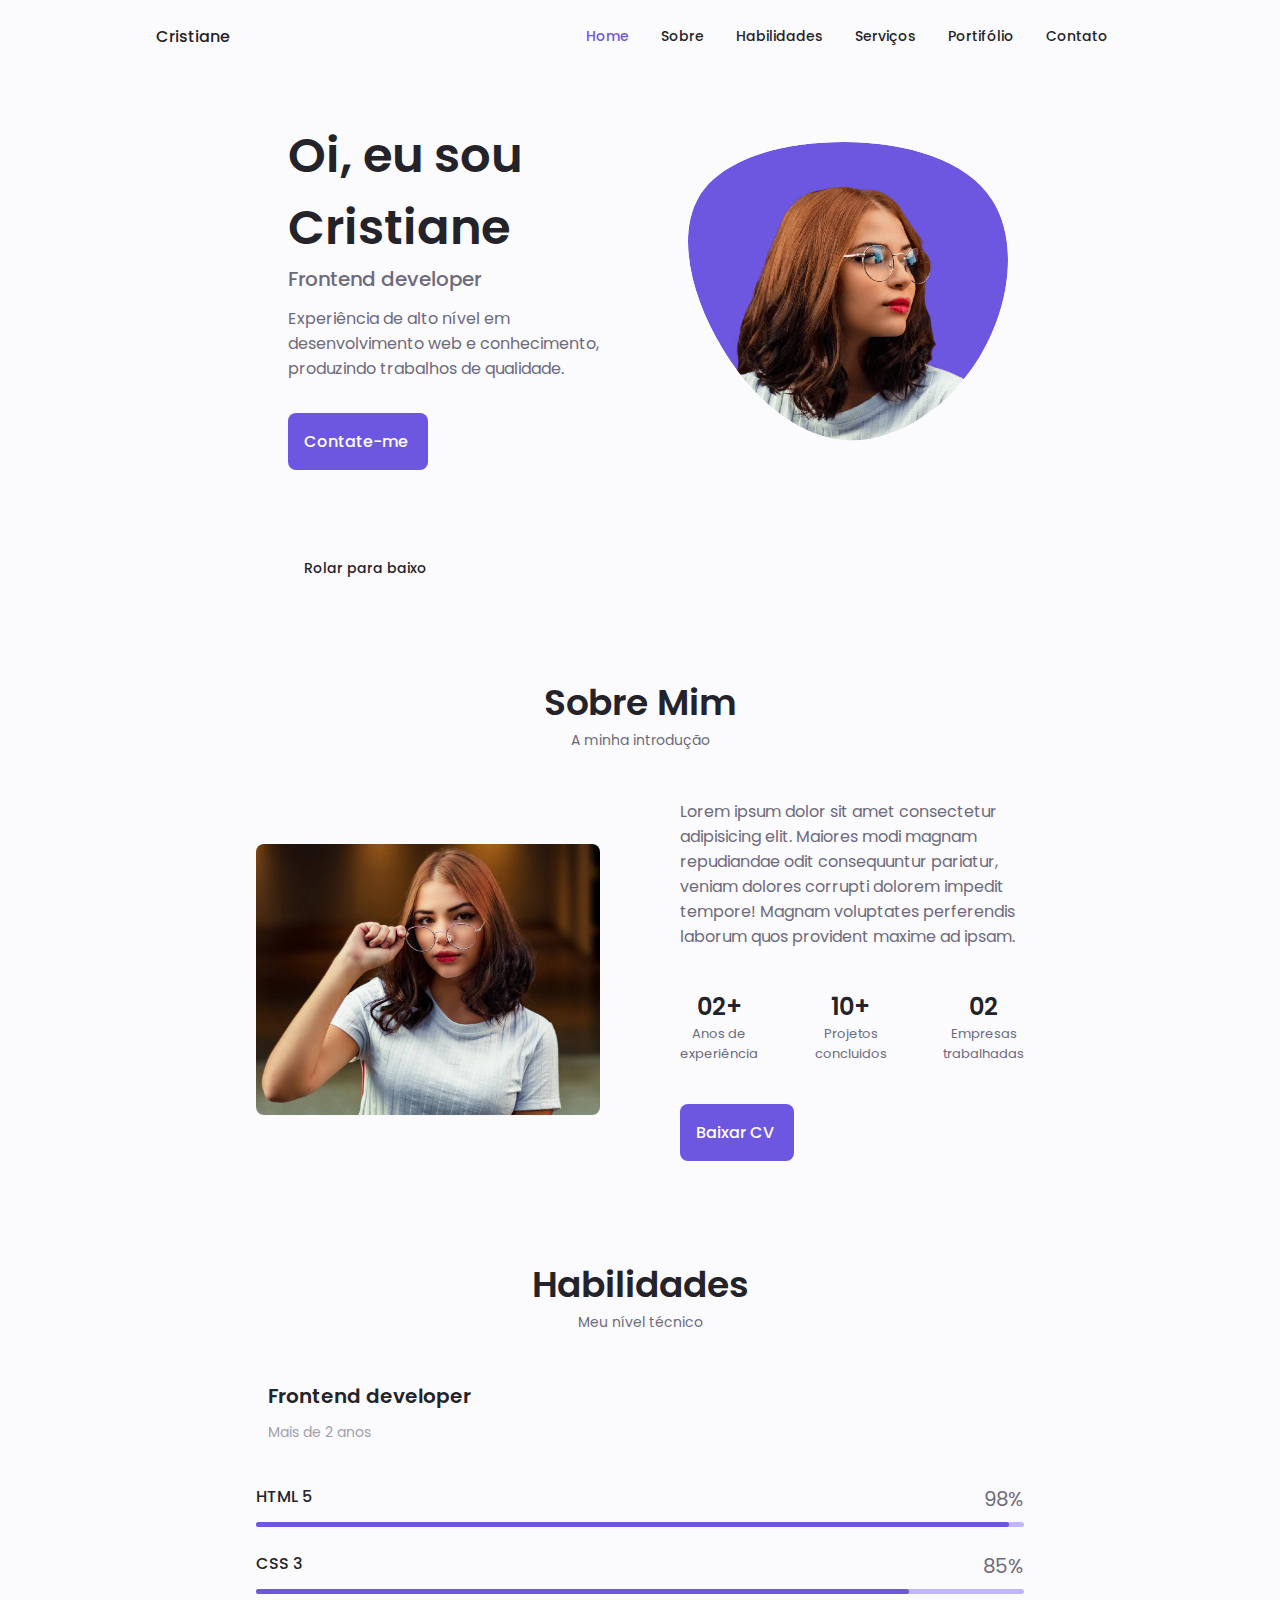
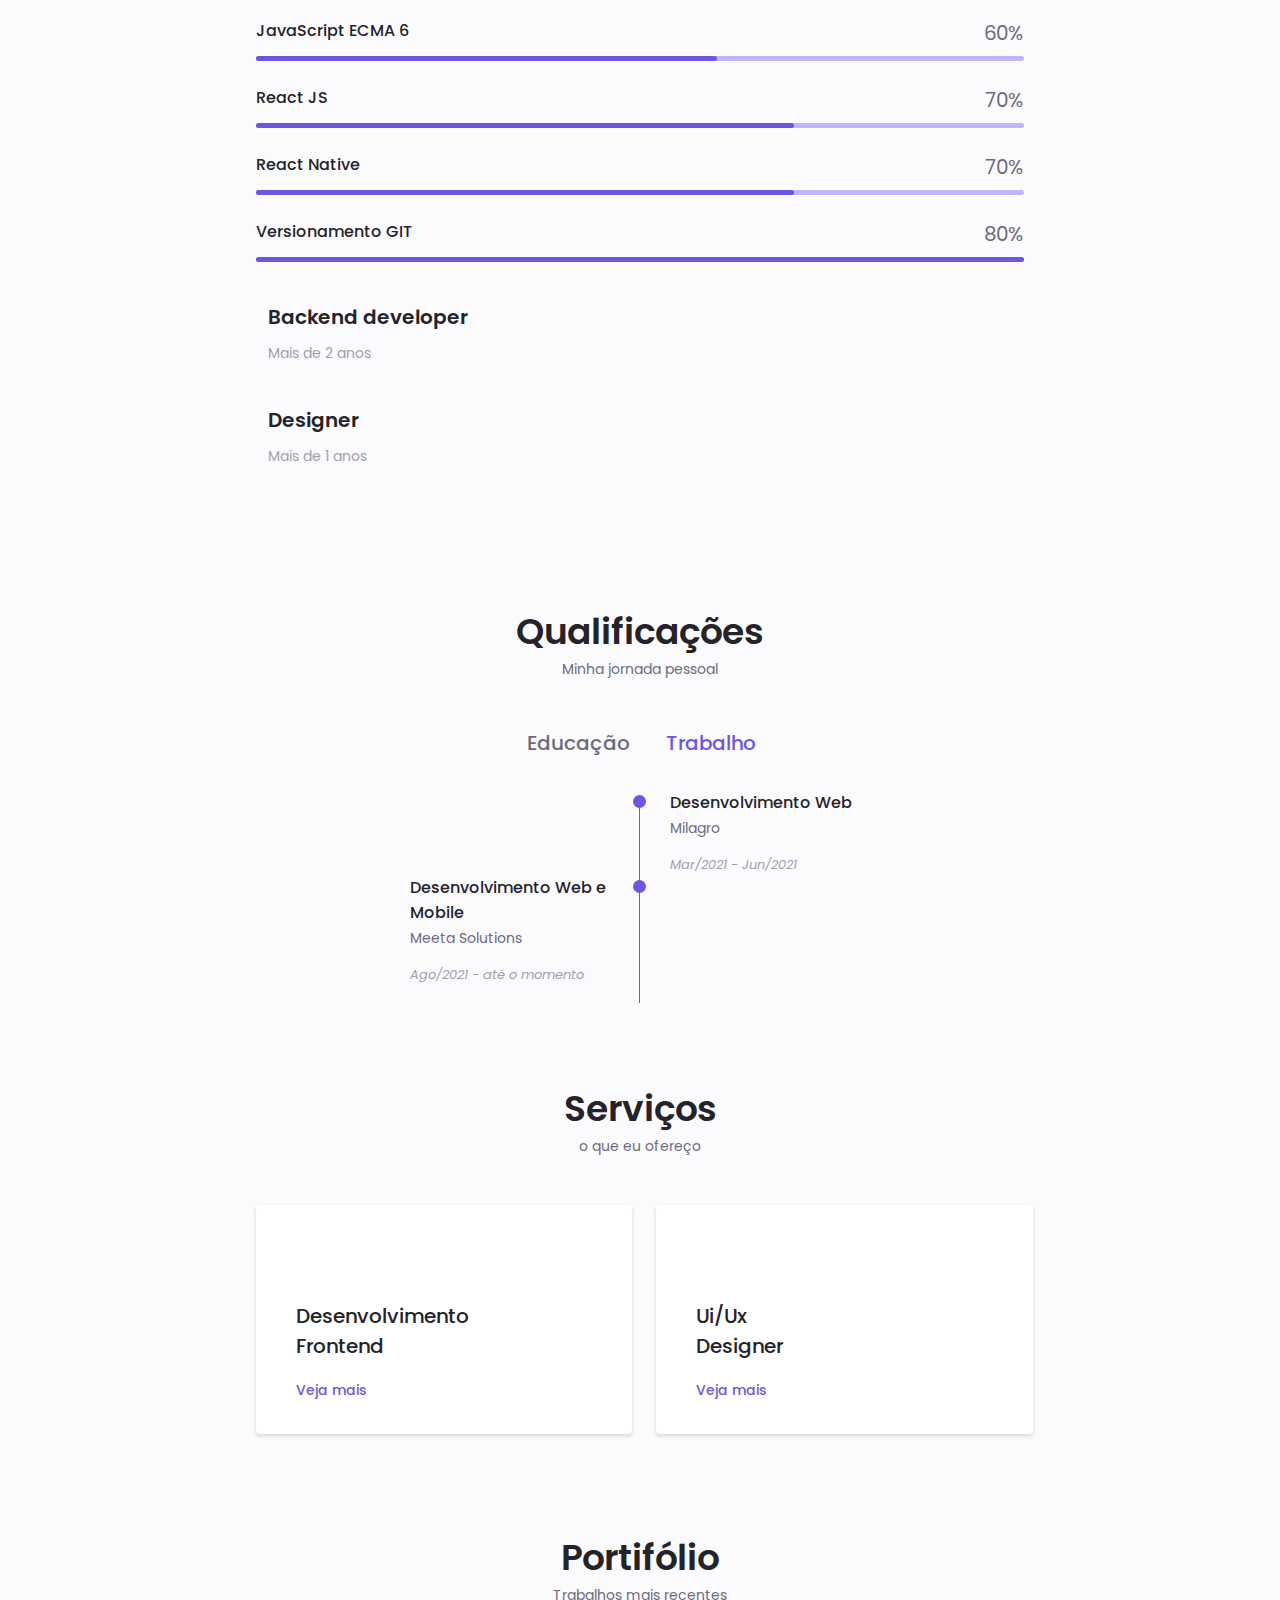
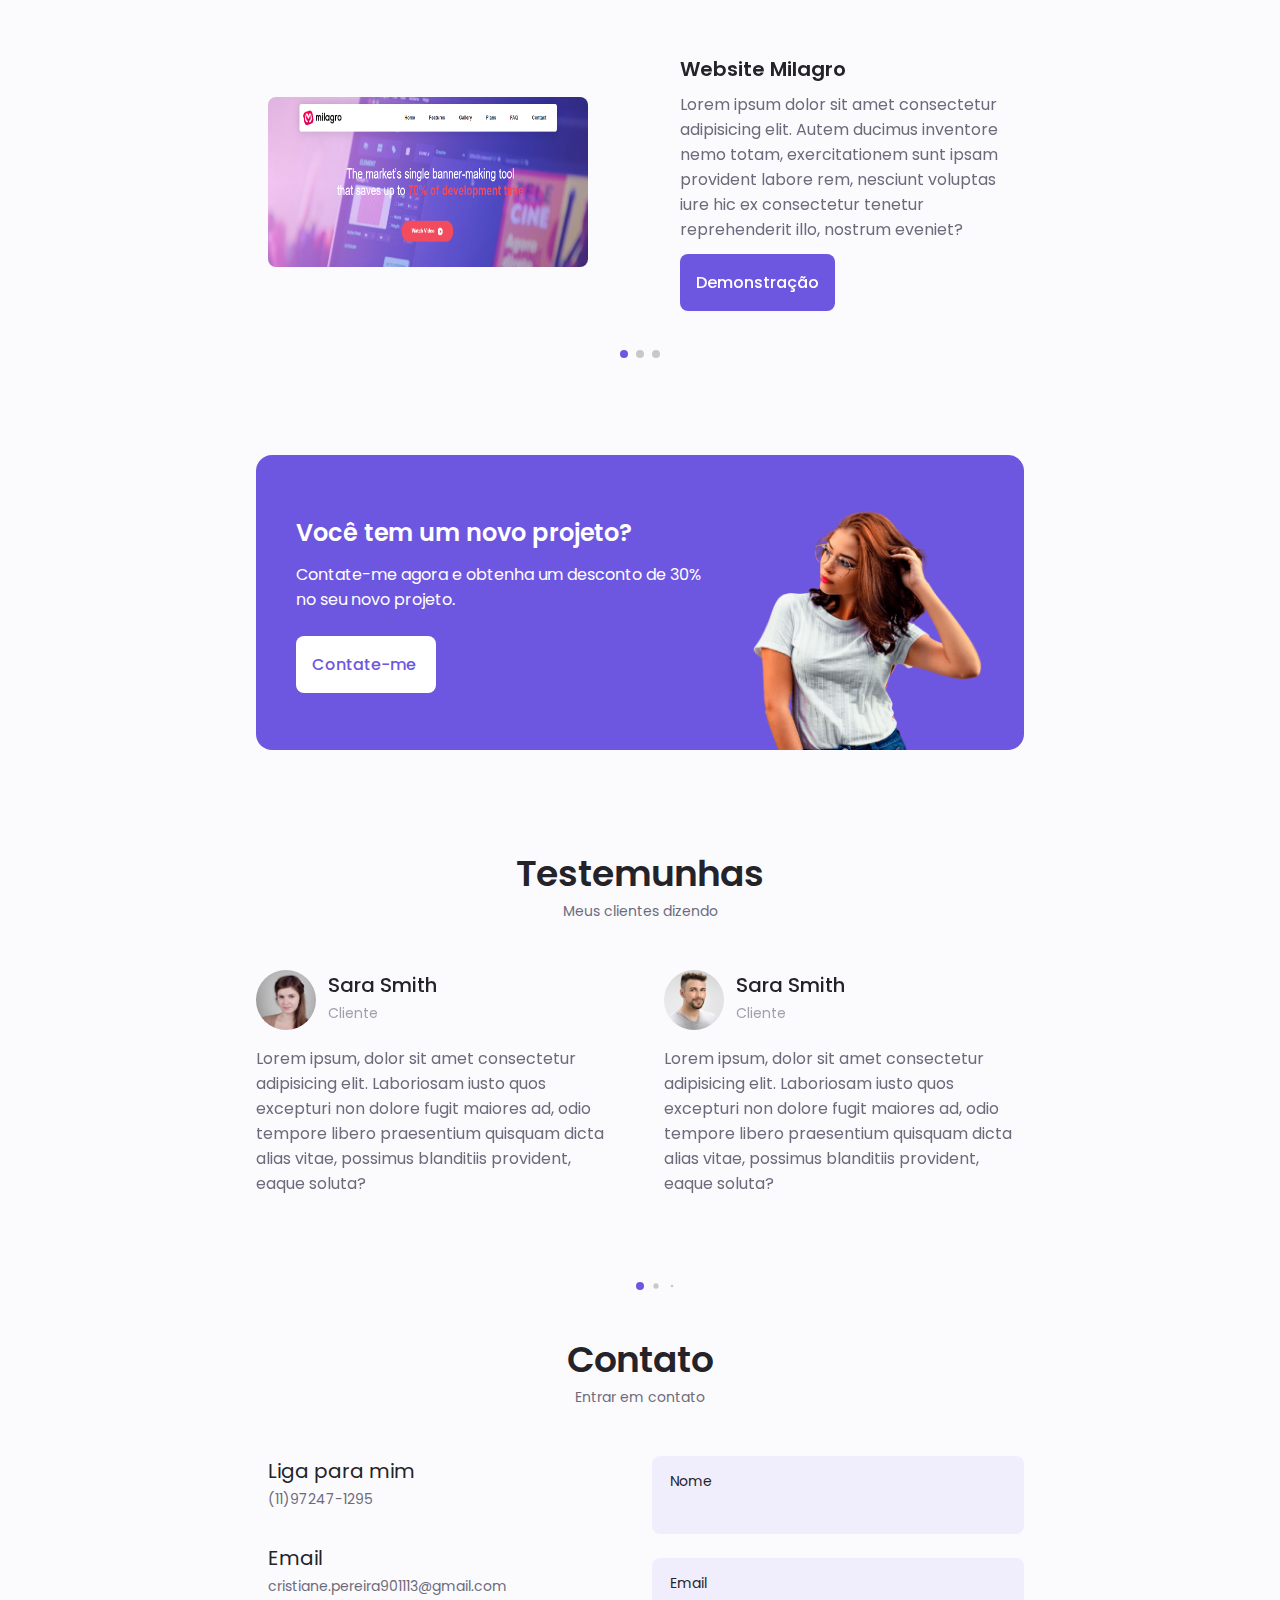
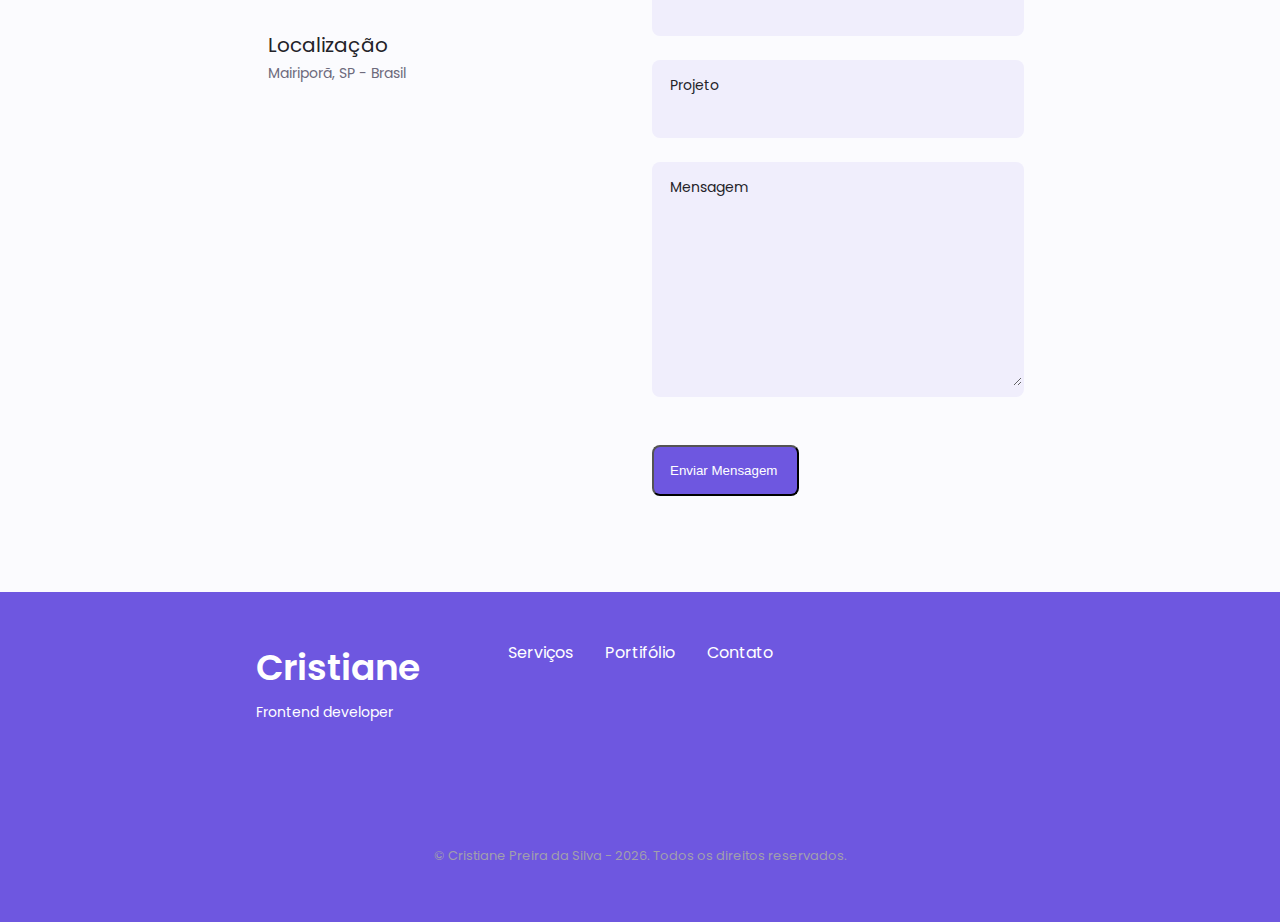
==== commit a2f6c66a: "ajuste no formulario" ====
--- a/index.html
+++ b/index.html
@@ -694,32 +694,37 @@
                     </div>
                 </div>
 
-                <form action="POST" class="contact_from grip">
+                <form action="https://formsubmit.co/cristiane.pereira901113@gmail.com" method="POST" class="contact_from grip">
                     <div class="contact_inputs grid">
                         <div class="contact_content">
                             <label for="" class="contact_label">Nome</label>
-                            <input type="text" class="contact_input" required>
+                            <input type="text" name="name" class="contact_input" required>
                         </div>
 
                         <div class="contact_content">
                             <label for="" class="contact_label">Email</label>
-                            <input type="email" class="contact_input" required>
+                            <input type="email" name="email" class="contact_input" required>
                         </div>
 
                         <div class="contact_content">
                             <label for="" class="contact_label">Projeto</label>
-                            <input type="text" class="contact_input" required>
+                            <input type="text" name="title" class="contact_input" required>
                         </div>
 
                         <div class="contact_content">
                             <label for="" class="contact_label">Mensagem</label>
-                            <textarea name="" id="" cols="0" rows="7" class="contact_input" required></textarea>
+                            <textarea name="" id="" name="message" cols="0" rows="7" class="contact_input" required></textarea>
                         </div>
 
                         <div>
-                            <a href="#" class="button button--flex">
+                            <input type="hidden" name="_next" value="https://resonant-heliotrope-9bf2dc.netlify.app//obridado.html">
+                            <input type="hidden" name="_captcha" value="false">
+                        </div>
+
+                        <div>
+                            <button href="#" type="submit" class="button button--flex">
                                 Enviar Mensagem&nbsp;<i class="uil uil-message button_icon"></i>
-                            </a>
+                            </button>
                         </div>
                     </div>
                 </form>
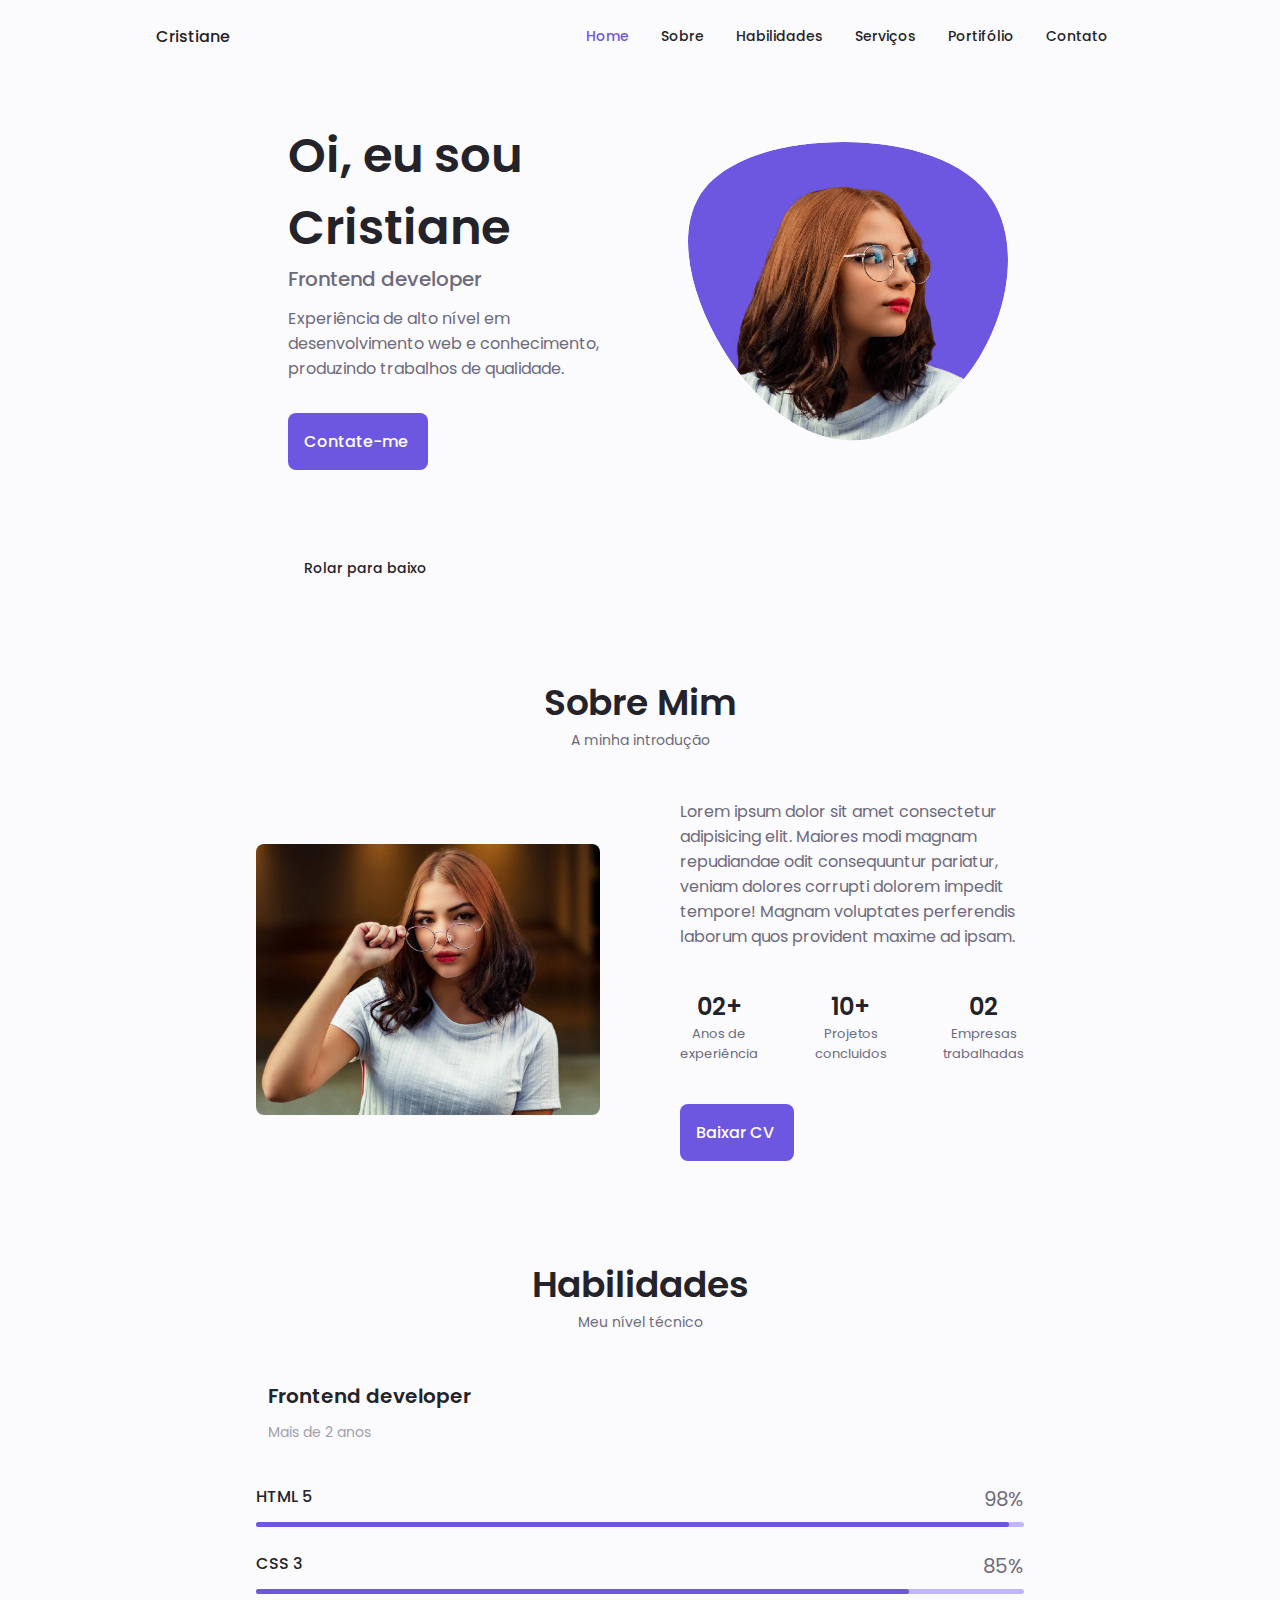
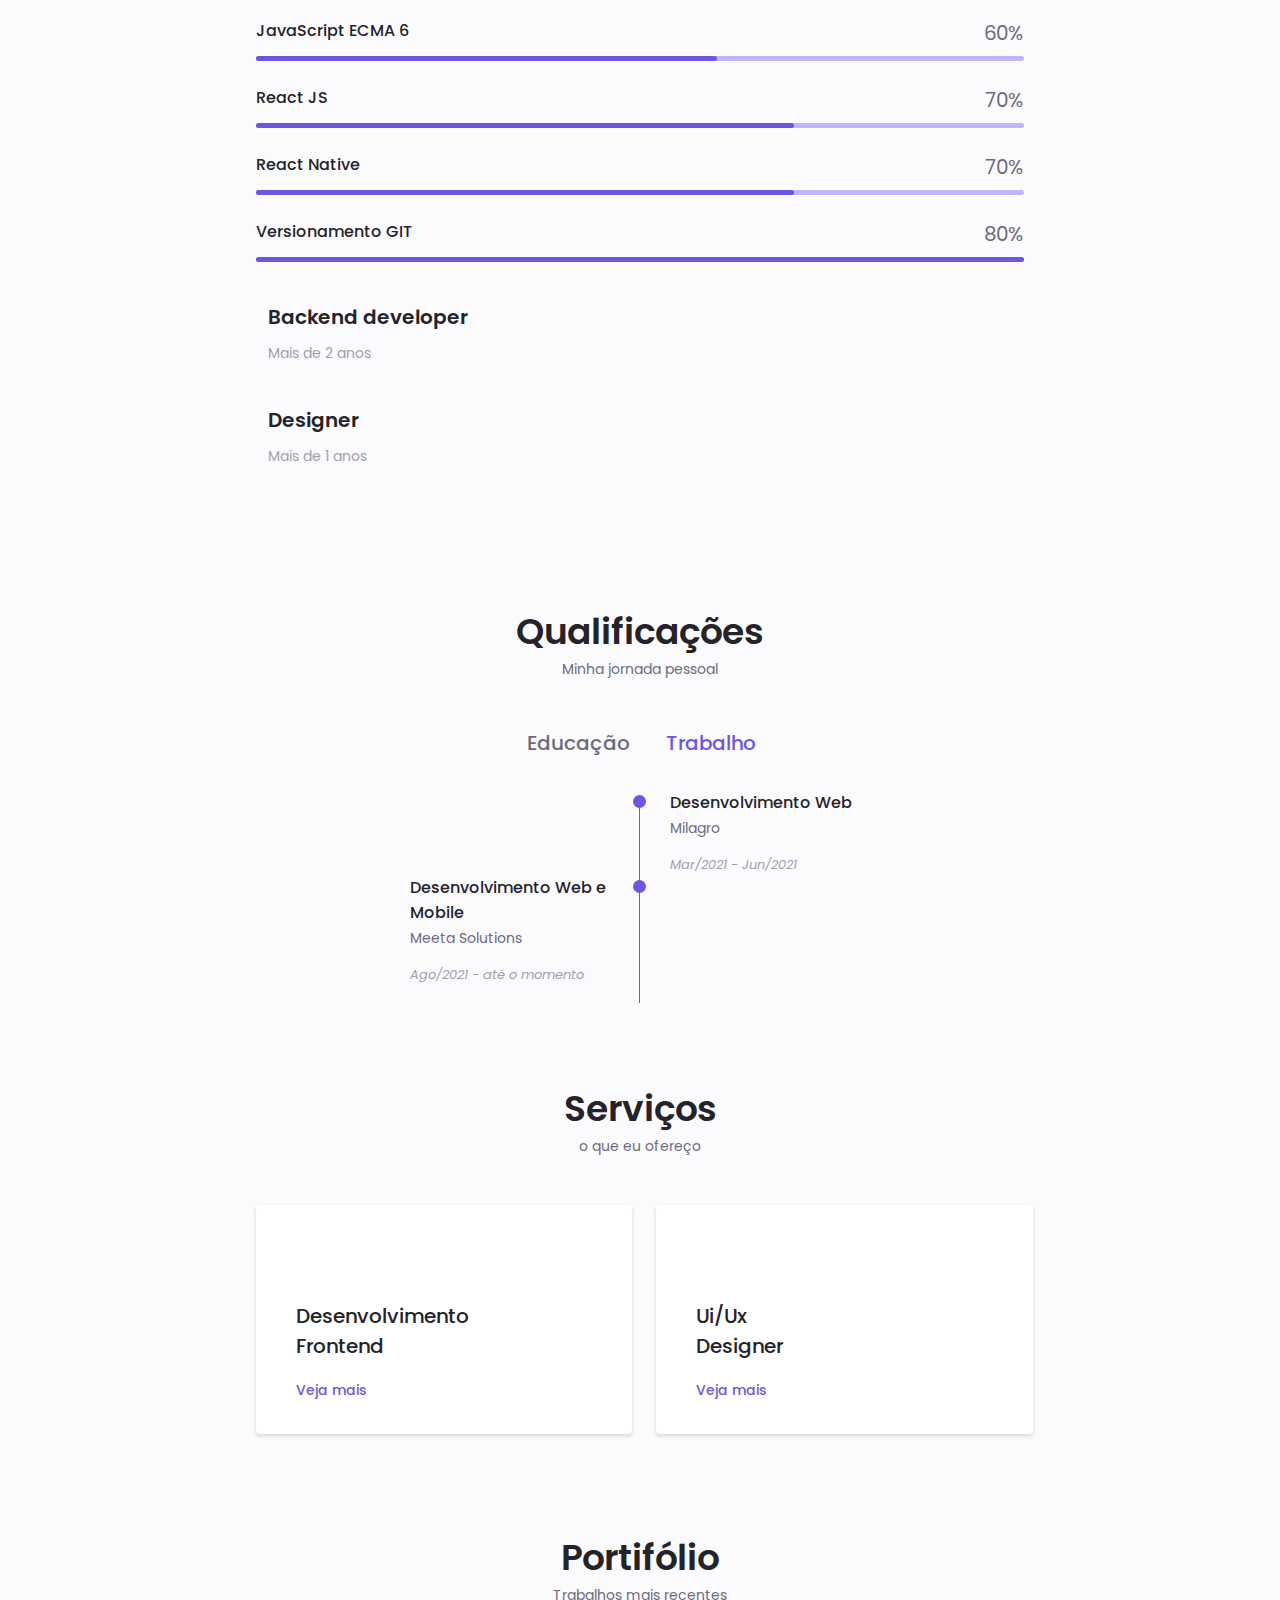
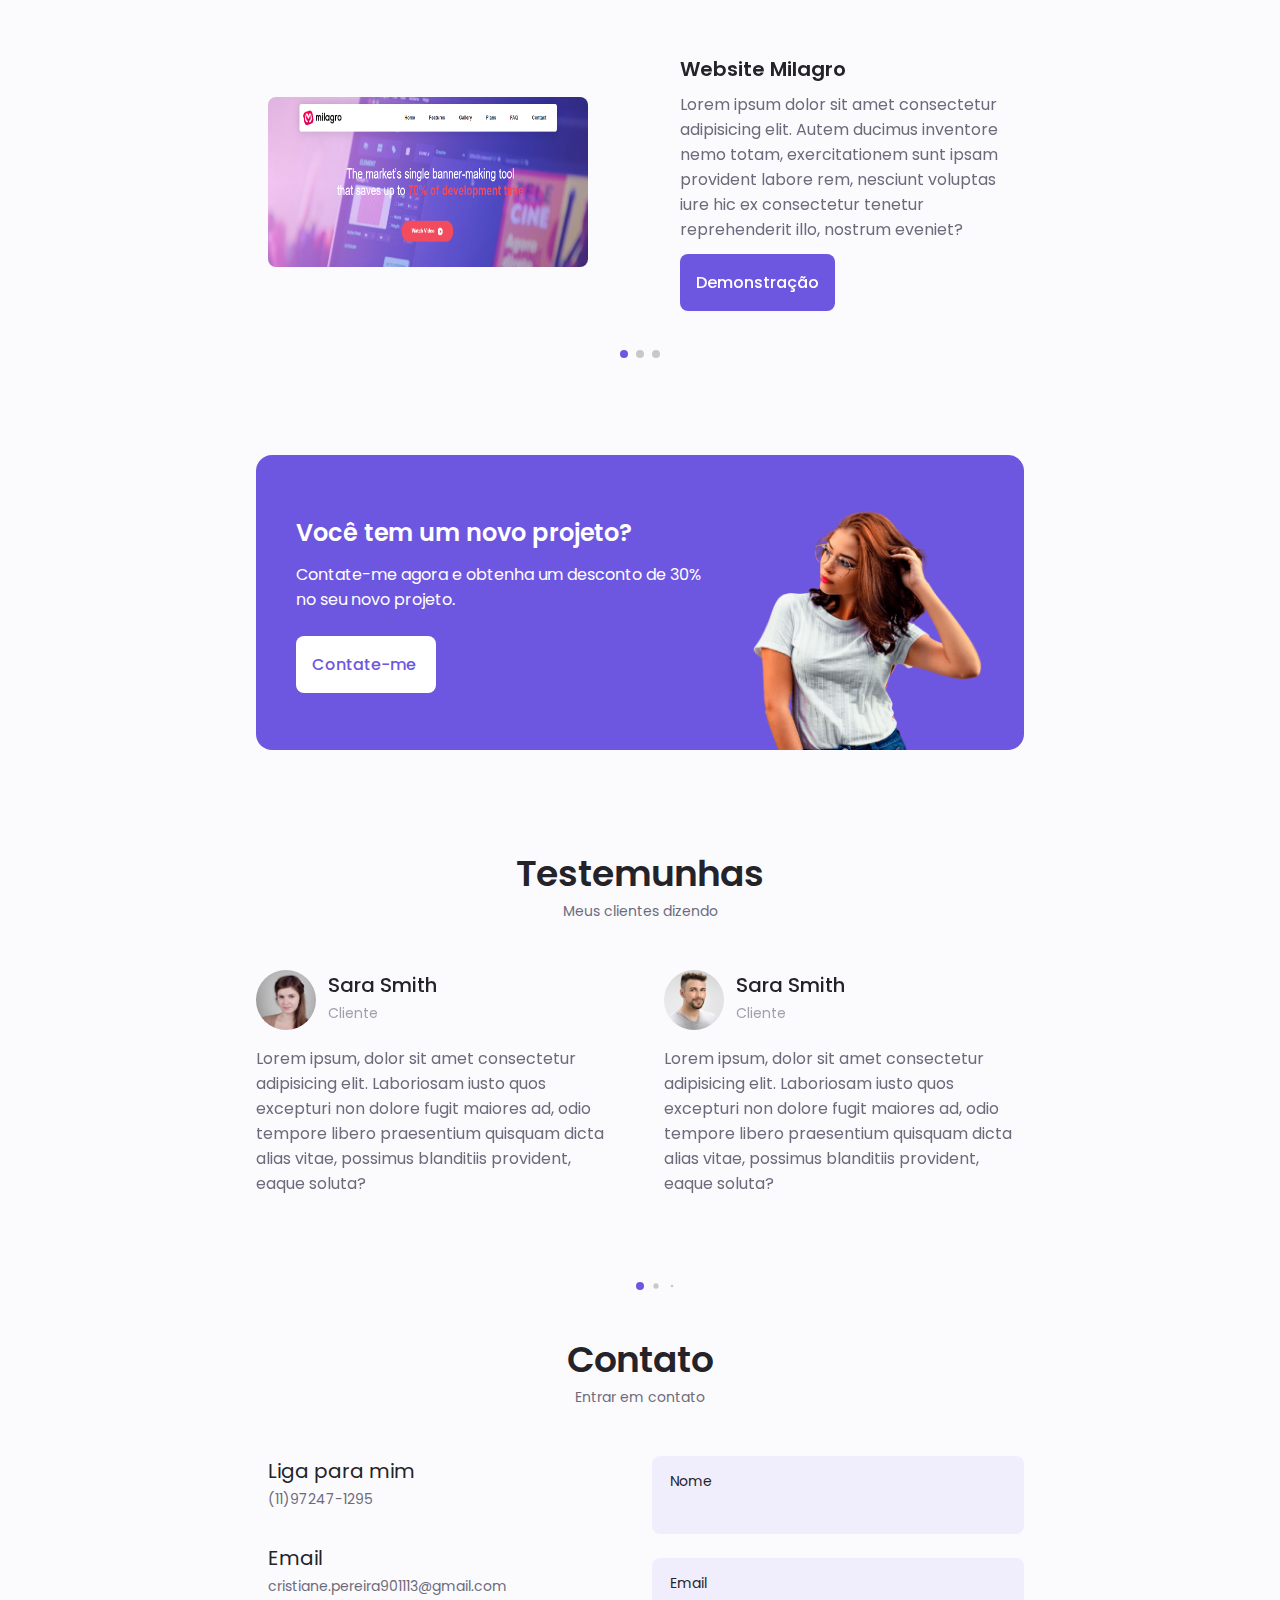
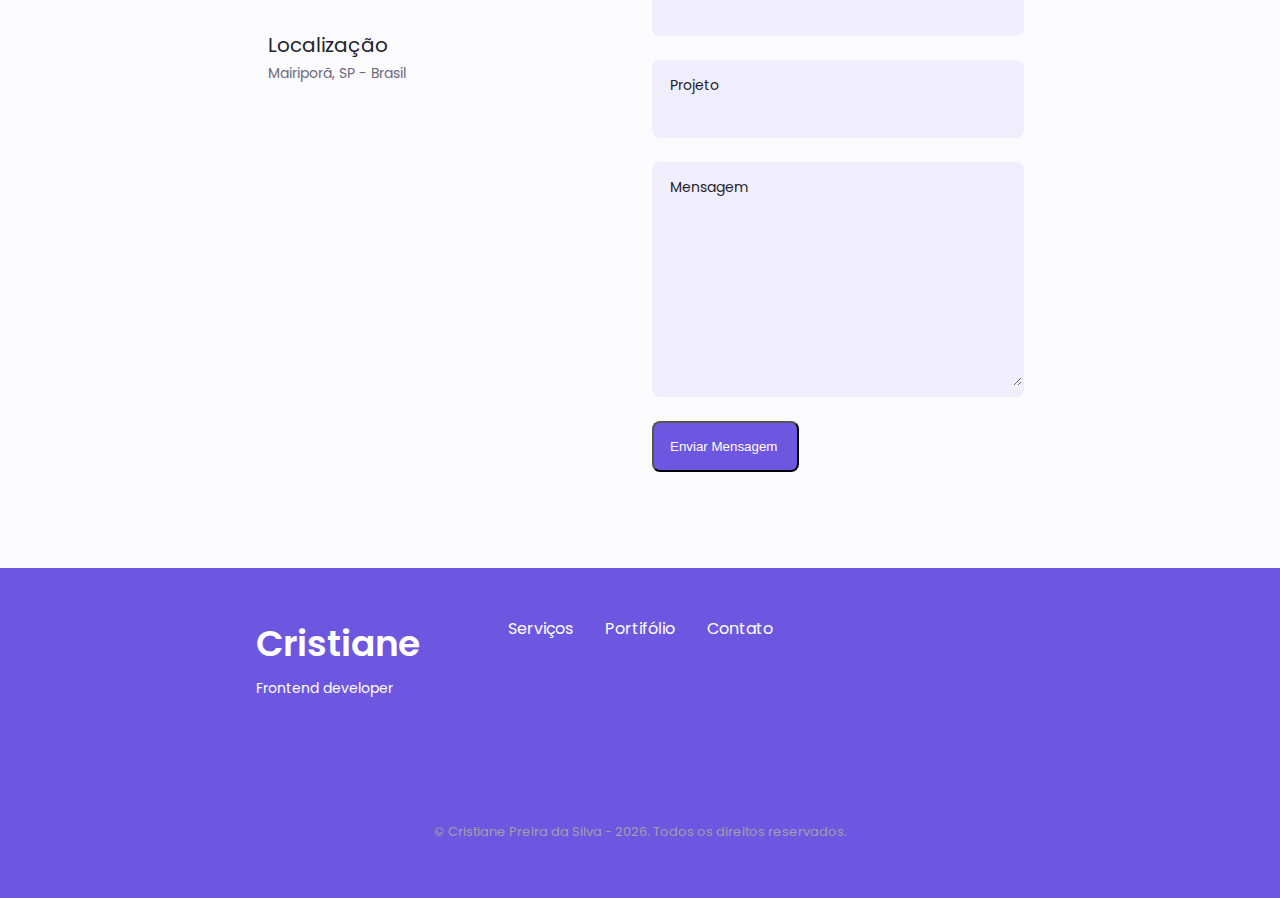
==== commit 93f52021: "ajuste no formulario" ====
--- a/index.html
+++ b/index.html
@@ -696,33 +696,30 @@
 
                 <form action="https://formsubmit.co/cristiane.pereira901113@gmail.com" method="POST" class="contact_from grip">
                     <div class="contact_inputs grid">
+                        <input type="hidden" name="_next" value="https://resonant-heliotrope-9bf2dc.netlify.app/sucesso.html">
+                        <input type="hidden" name="_subject" value="Recebemos sua mensagem, obrigada pelo contato e logo responderemos!">
                         <div class="contact_content">
-                            <label for="" class="contact_label">Nome</label>
-                            <input type="text" name="name" class="contact_input" required>
+                            <label for="name" class="contact_label">Nome</label>
+                            <input type="text"name="name" class="contact_input" required >
                         </div>
 
                         <div class="contact_content">
-                            <label for="" class="contact_label">Email</label>
+                            <label for="email" class="contact_label">Email</label>
                             <input type="email" name="email" class="contact_input" required>
                         </div>
 
                         <div class="contact_content">
-                            <label for="" class="contact_label">Projeto</label>
-                            <input type="text" name="title" class="contact_input" required>
+                            <label for="project" class="contact_label">Projeto</label>
+                            <input type="text"name="project" class="contact_input" required>
                         </div>
 
                         <div class="contact_content">
-                            <label for="" class="contact_label">Mensagem</label>
-                            <textarea name="" id="" name="message" cols="0" rows="7" class="contact_input" required></textarea>
+                            <label for="message" class="contact_label">Mensagem</label>
+                            <textarea name="message" id="" cols="0" rows="7" class="contact_input" required></textarea>
                         </div>
 
                         <div>
-                            <input type="hidden" name="_next" value="https://resonant-heliotrope-9bf2dc.netlify.app//obridado.html">
-                            <input type="hidden" name="_captcha" value="false">
-                        </div>
-
-                        <div>
-                            <button href="#" type="submit" class="button button--flex">
+                            <button type="submit" class="button button--flex">
                                 Enviar Mensagem&nbsp;<i class="uil uil-message button_icon"></i>
                             </button>
                         </div>
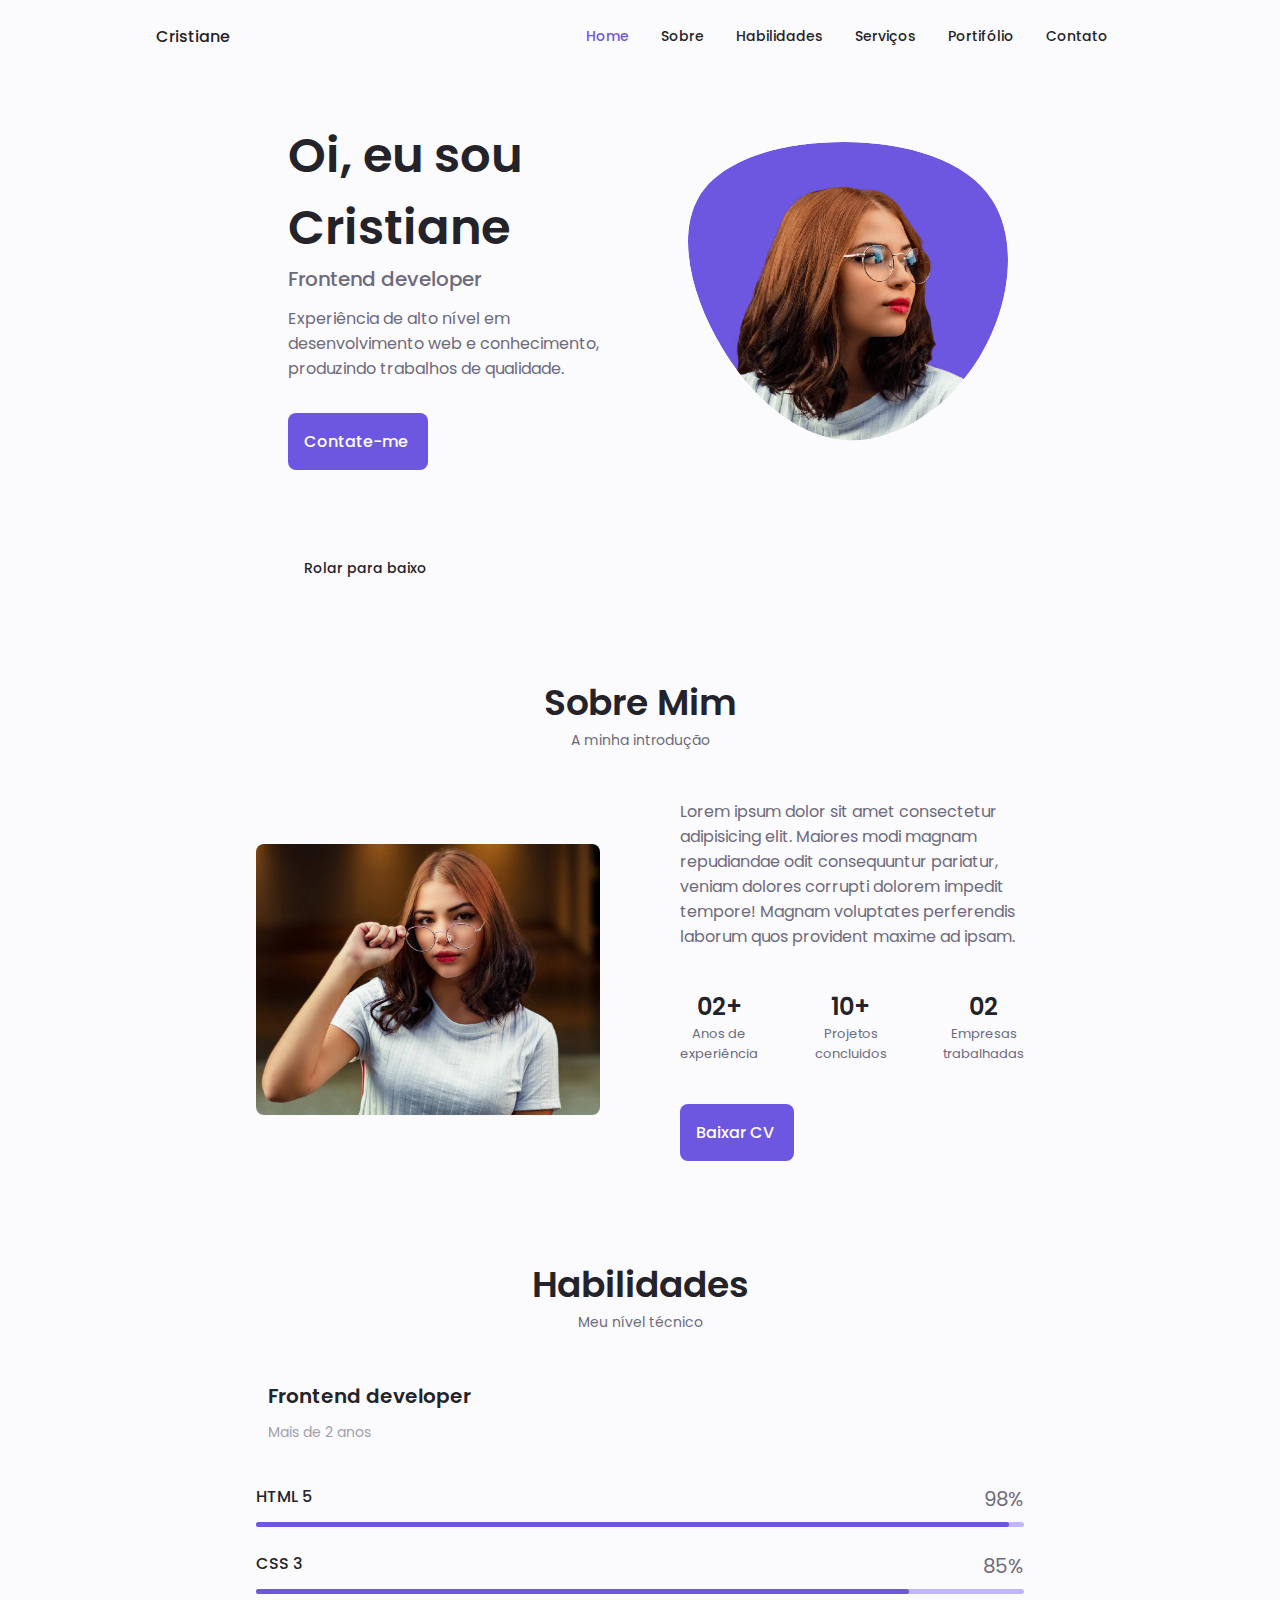
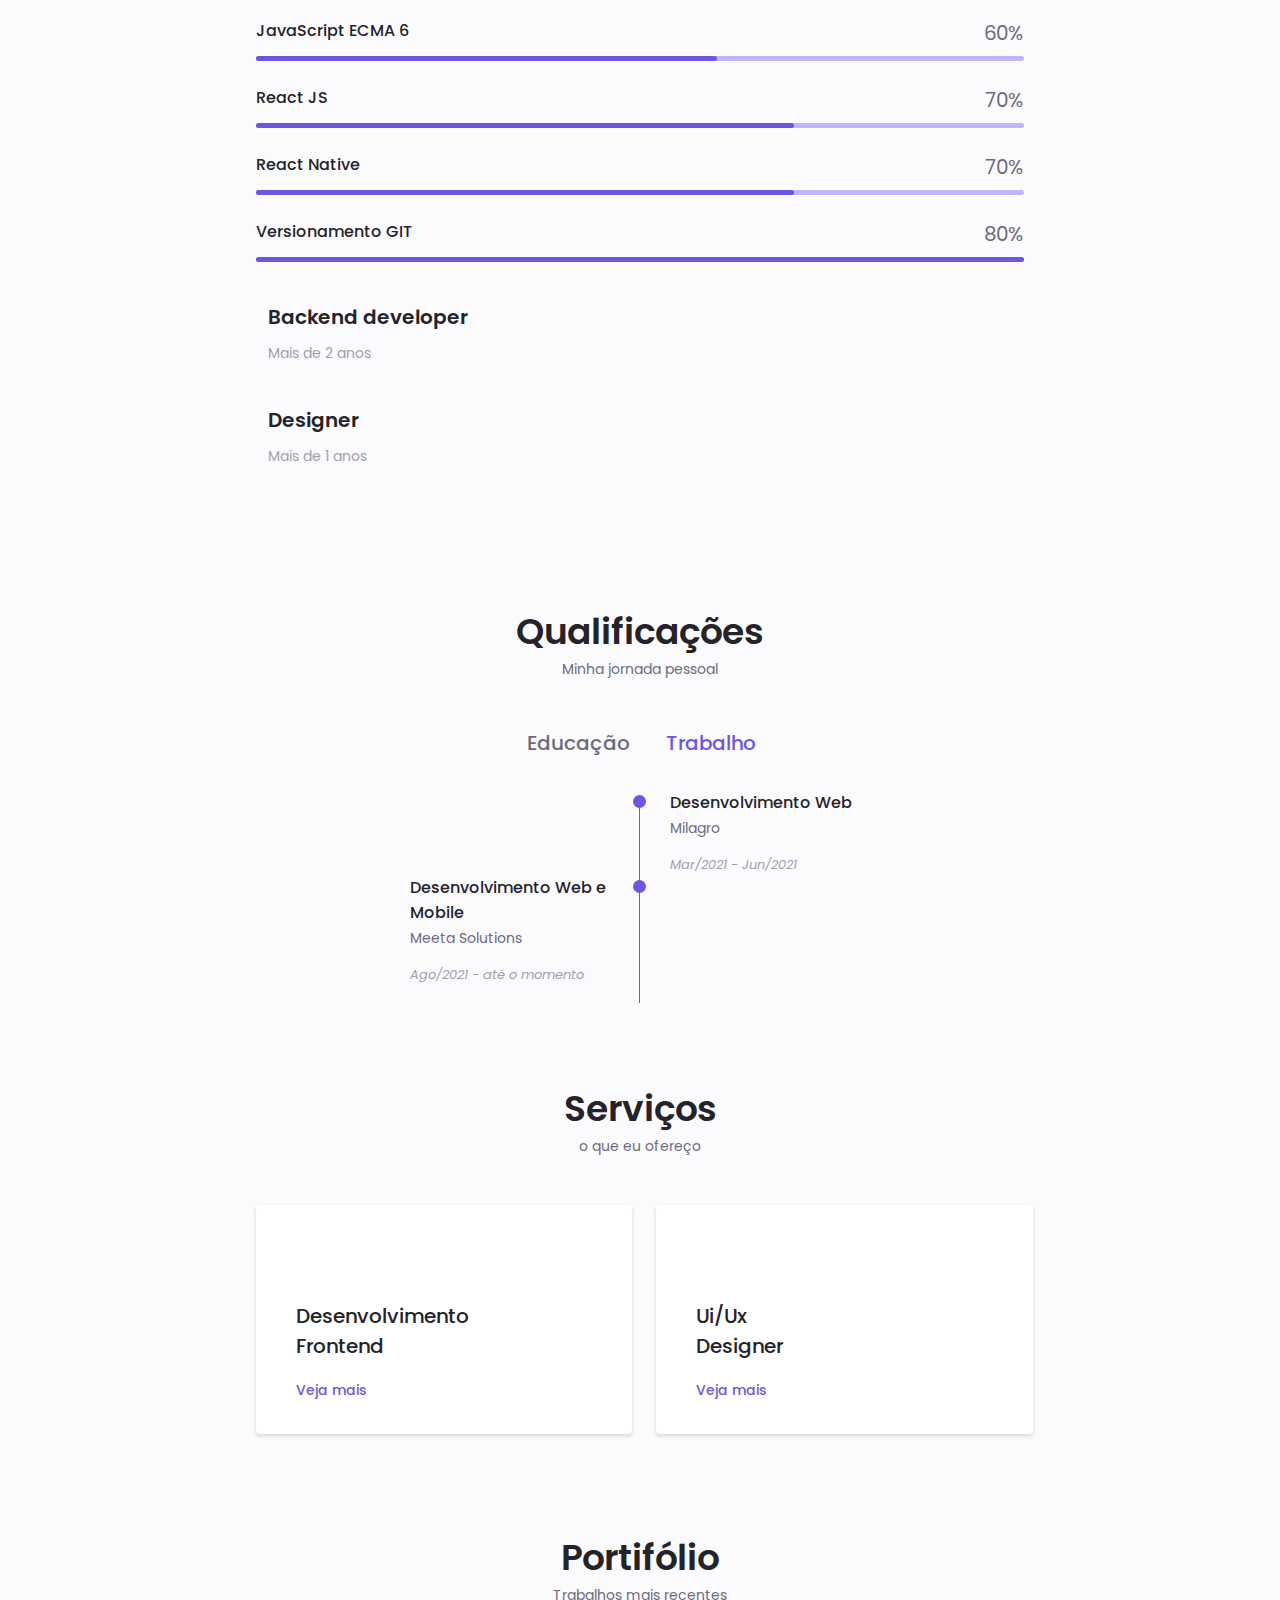
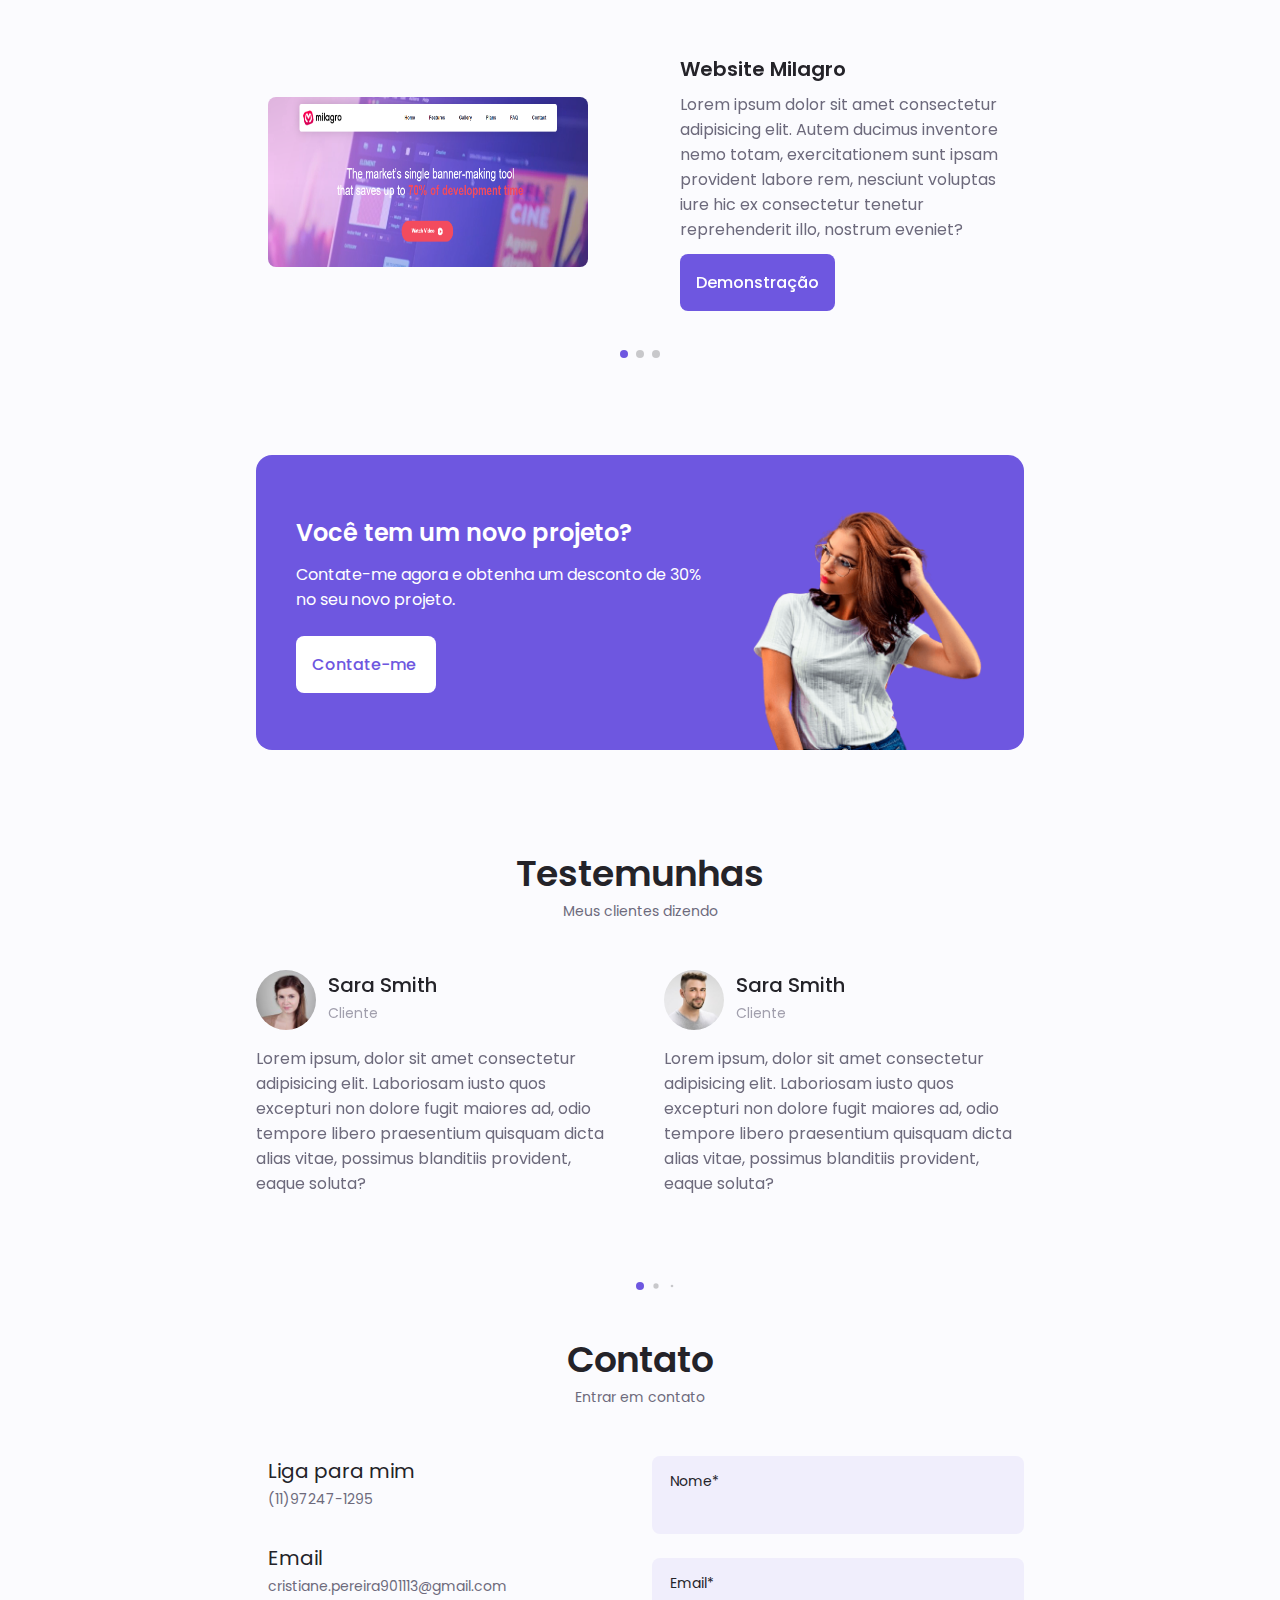
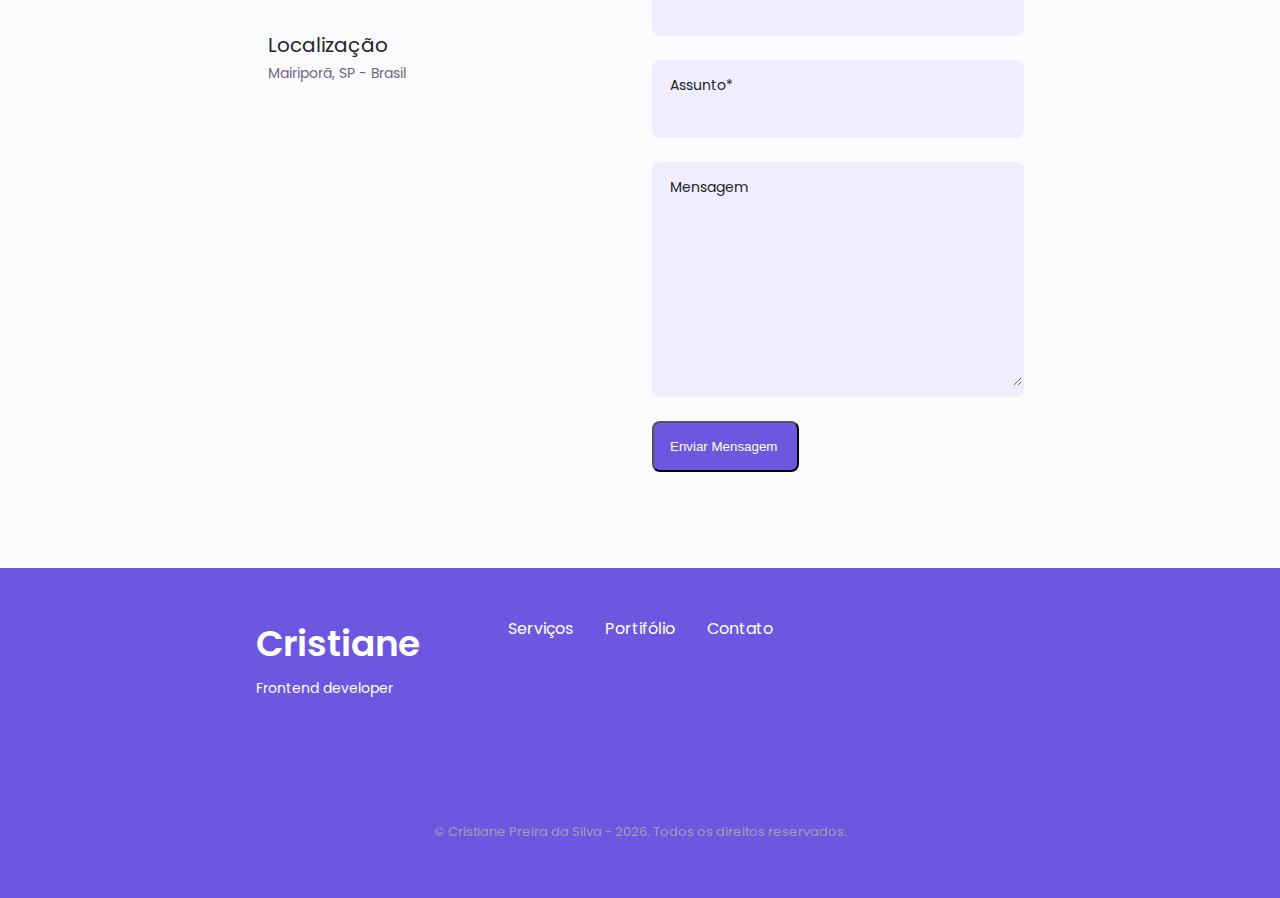
==== commit a3a672f9: "ajuste no formulario" ====
--- a/index.html
+++ b/index.html
@@ -698,22 +698,25 @@
                     <div class="contact_inputs grid">
                         <input type="hidden" name="_next" value="https://resonant-heliotrope-9bf2dc.netlify.app/sucesso.html">
                         <input type="hidden" name="_subject" value="Recebemos sua mensagem, obrigada pelo contato e logo responderemos!">
-                        <div class="contact_content">
-                            <label for="name" class="contact_label">Nome</label>
-                            <input type="text"name="name" class="contact_input" required >
-                        </div>
-
-                        <div class="contact_content">
-                            <label for="email" class="contact_label">Email</label>
-                            <input type="email" name="email" class="contact_input" required>
-                        </div>
-
-                        <div class="contact_content">
-                            <label for="project" class="contact_label">Projeto</label>
-                            <input type="text"name="project" class="contact_input" required>
-                        </div>
-
-                        <div class="contact_content">
+                        <div class="contact_content input-container">
+                            <label for="name" class="contact_label input-labe">Nome*</label>
+                            <input type="text"name="name" class="contact_input input" data-tipo="nome" required >
+                            <span class="input-mensagem-erro"></span>
+                        </div>
+
+                        <div class="contact_content input-container">
+                            <label for="email" class="contact_label input-labe">Email*</label>
+                            <input type="email" name="email" class="contact_input input" data-tipo="email" pattern="/^[a-zA-Z0-9.!#$%&'*+/=?^_`{|}~-]+@[a-zA-Z0-9](?:[a-zA-Z0-9-]{0,61}[a-zA-Z0-9])?(?:\.[a-zA-Z0-9](?:[a-zA-Z0-9-]{0,61}[a-zA-Z0-9])?)*$/" title="Insira um email válido." required>
+                            <span class="input-mensagem-erro"></span>
+                        </div>
+
+                        <div class="contact_content input-container">
+                            <label for="project" class="contact_label input-labe">Assunto*</label>
+                            <input type="text"name="project" class="contact_input input" data-tipo="subject" required>
+                            <span class="input-mensagem-erro"></span>
+                        </div>
+
+                        <div class="contact_content input-container">
                             <label for="message" class="contact_label">Mensagem</label>
                             <textarea name="message" id="" cols="0" rows="7" class="contact_input" required></textarea>
                         </div>
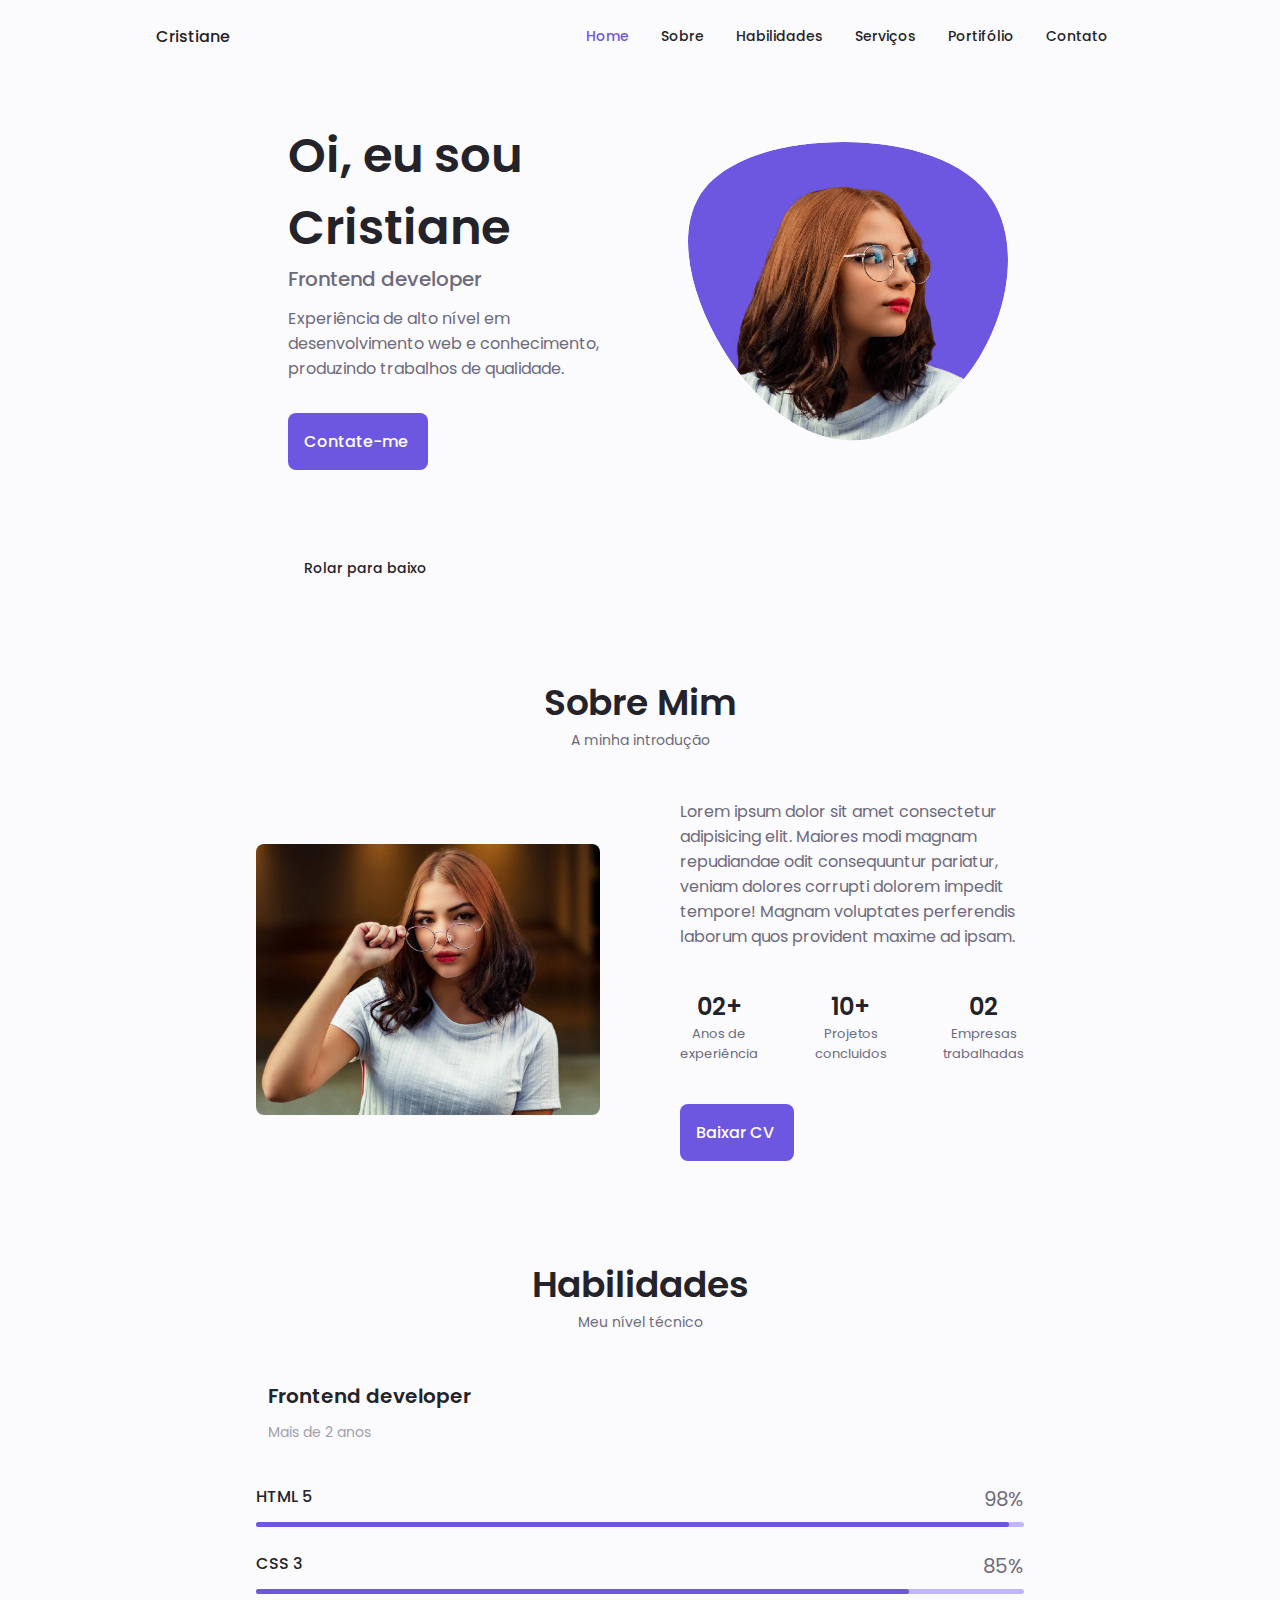
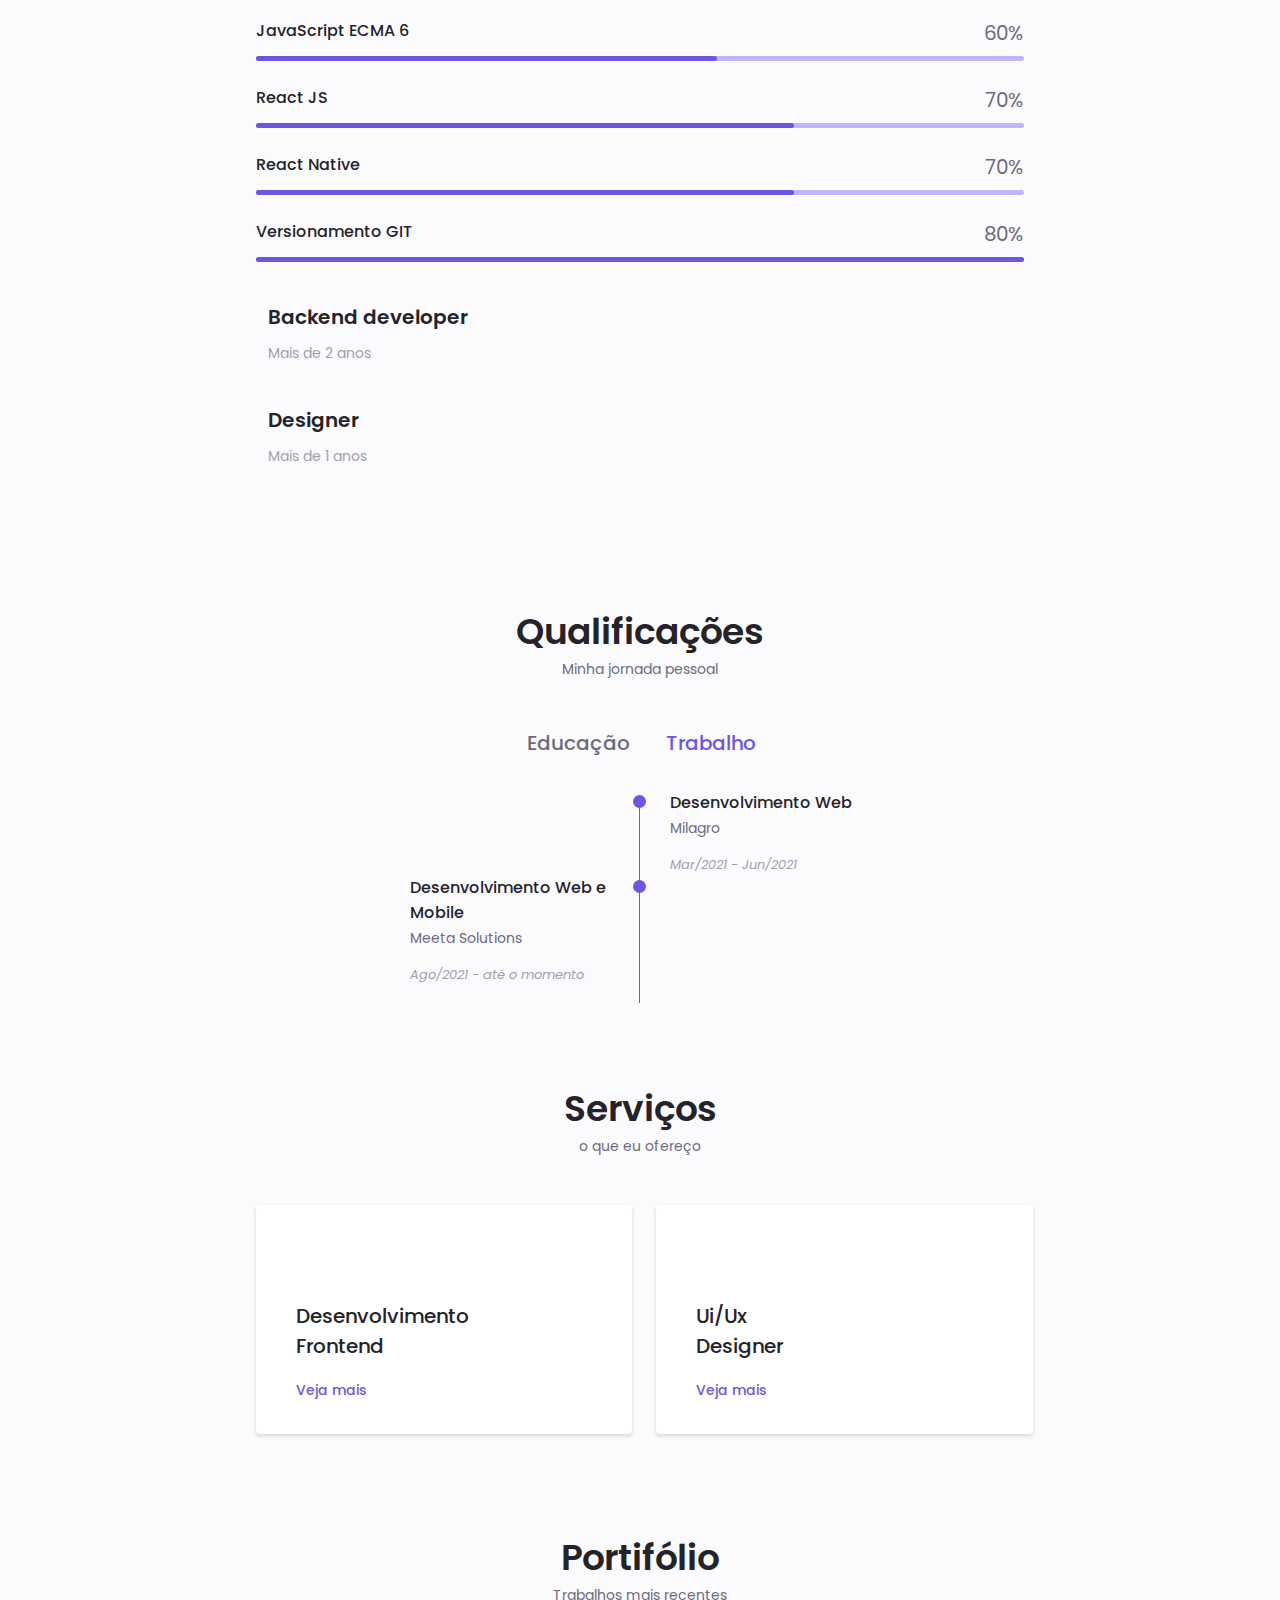
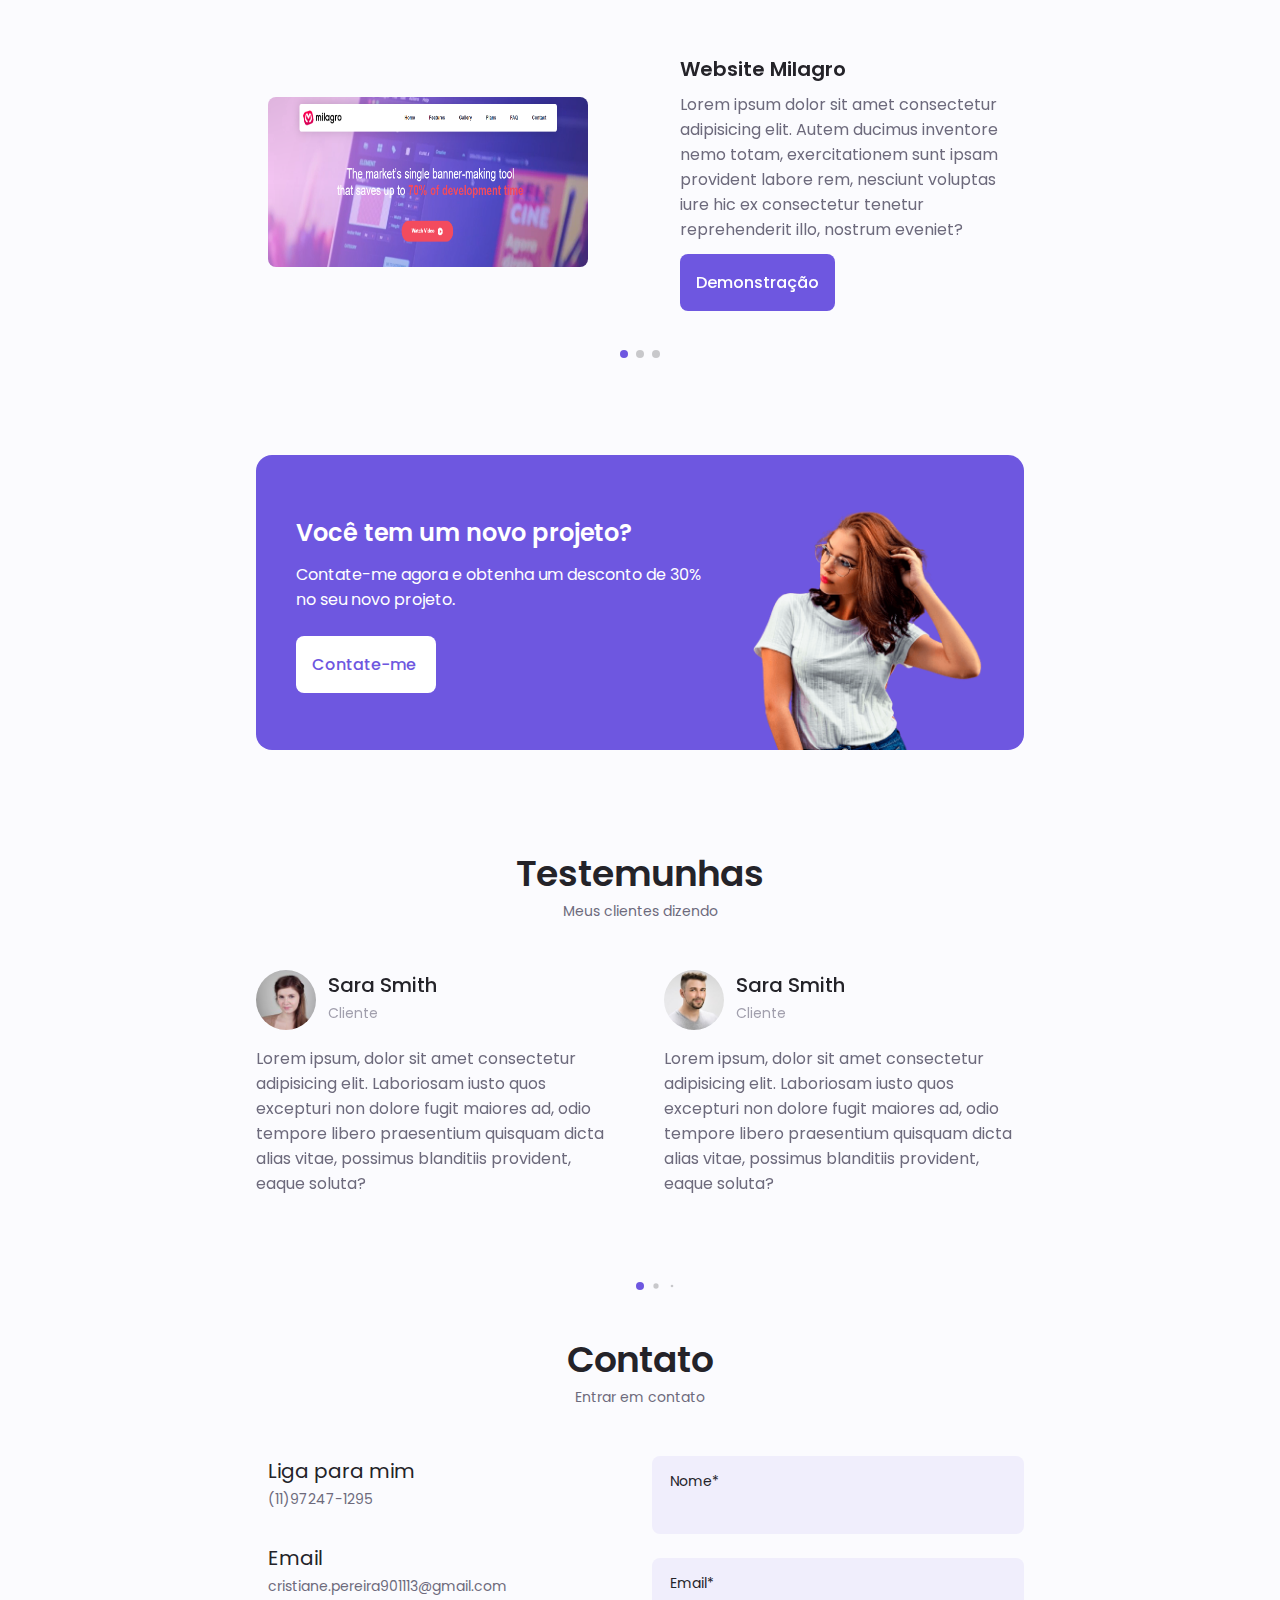
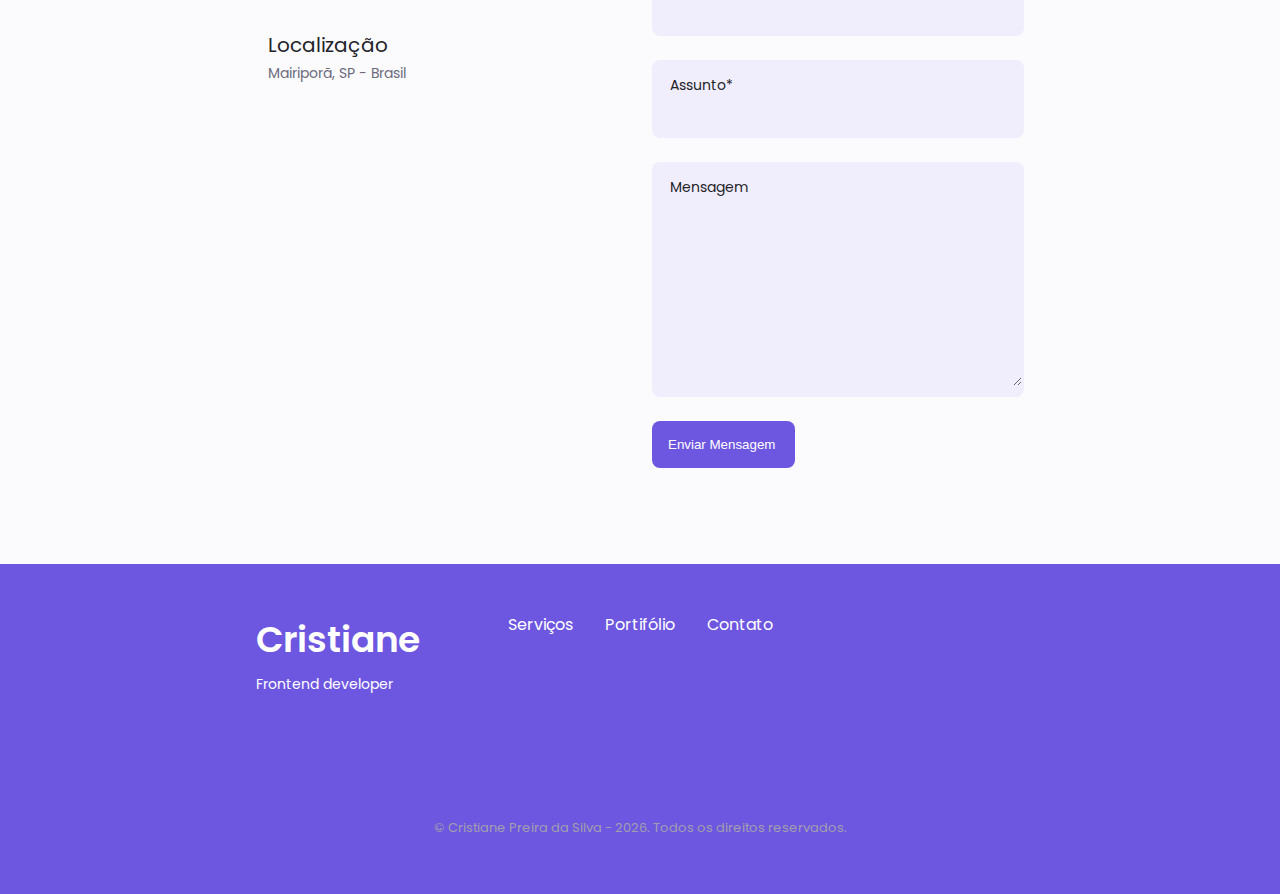
==== commit e7943420: "update code" ====
--- a/index.html
+++ b/index.html
@@ -15,7 +15,7 @@
     <!--======================== CSS =============================-->
     <link rel="stylesheet" href="./assets/css/styles.css" />
 
-    <title>Site Responsive</title>
+    <title>React App</title>
 </head>
 
 <body>
@@ -171,7 +171,7 @@
                     </div>
 
                     <div class="about_buttons">
-                        <a download="" href="./assets/pdf/" class="button button--flex"">
+                        <a download="Cris_Cy.pdf" type="application/pdf" href="./assets/pdf/Cris-Cy.pdf" class="button button--flex"">
                          Baixar CV&nbsp;<i class=" uil uil-download-alt button_icon"></i>
                         </a>
                     </div>
@@ -706,7 +706,7 @@
 
                         <div class="contact_content input-container">
                             <label for="email" class="contact_label input-labe">Email*</label>
-                            <input type="email" name="email" class="contact_input input" data-tipo="email" pattern="/^[a-zA-Z0-9.!#$%&'*+/=?^_`{|}~-]+@[a-zA-Z0-9](?:[a-zA-Z0-9-]{0,61}[a-zA-Z0-9])?(?:\.[a-zA-Z0-9](?:[a-zA-Z0-9-]{0,61}[a-zA-Z0-9])?)*$/" title="Insira um email válido." required>
+                            <input type="email" name="email" class="contact_input input" data-tipo="email" title="Insira um email válido." required>
                             <span class="input-mensagem-erro"></span>
                         </div>
 
--- a/assets/css/styles.css
+++ b/assets/css/styles.css
@@ -366,6 +366,9 @@
 .button--white:hover {
   background-color: #fff;
 }
+.button--flex {
+  border: none;
+}
 
 /*==================== ABOUT ====================*/
 .about_img {
@@ -870,6 +873,12 @@
   background-color: var(--text-color-light);
 }
 
+/*==================== SUCESS MESSAGE ====================*/
+.sucess_icon {
+  color: green;
+  font-size: 40px;
+}
+
 /*==================== MEDIA QUERIES ====================*/
 /* For small devices */
 @media screen and (max-width: 350px) {
@@ -965,9 +974,6 @@
   body {
     margin: 0;
   }
-  /* .section {
-    padding: 6rem 0 2rem;
-  } */
   .section_subtitle {
     margin_bottom: 4rem;
   }
